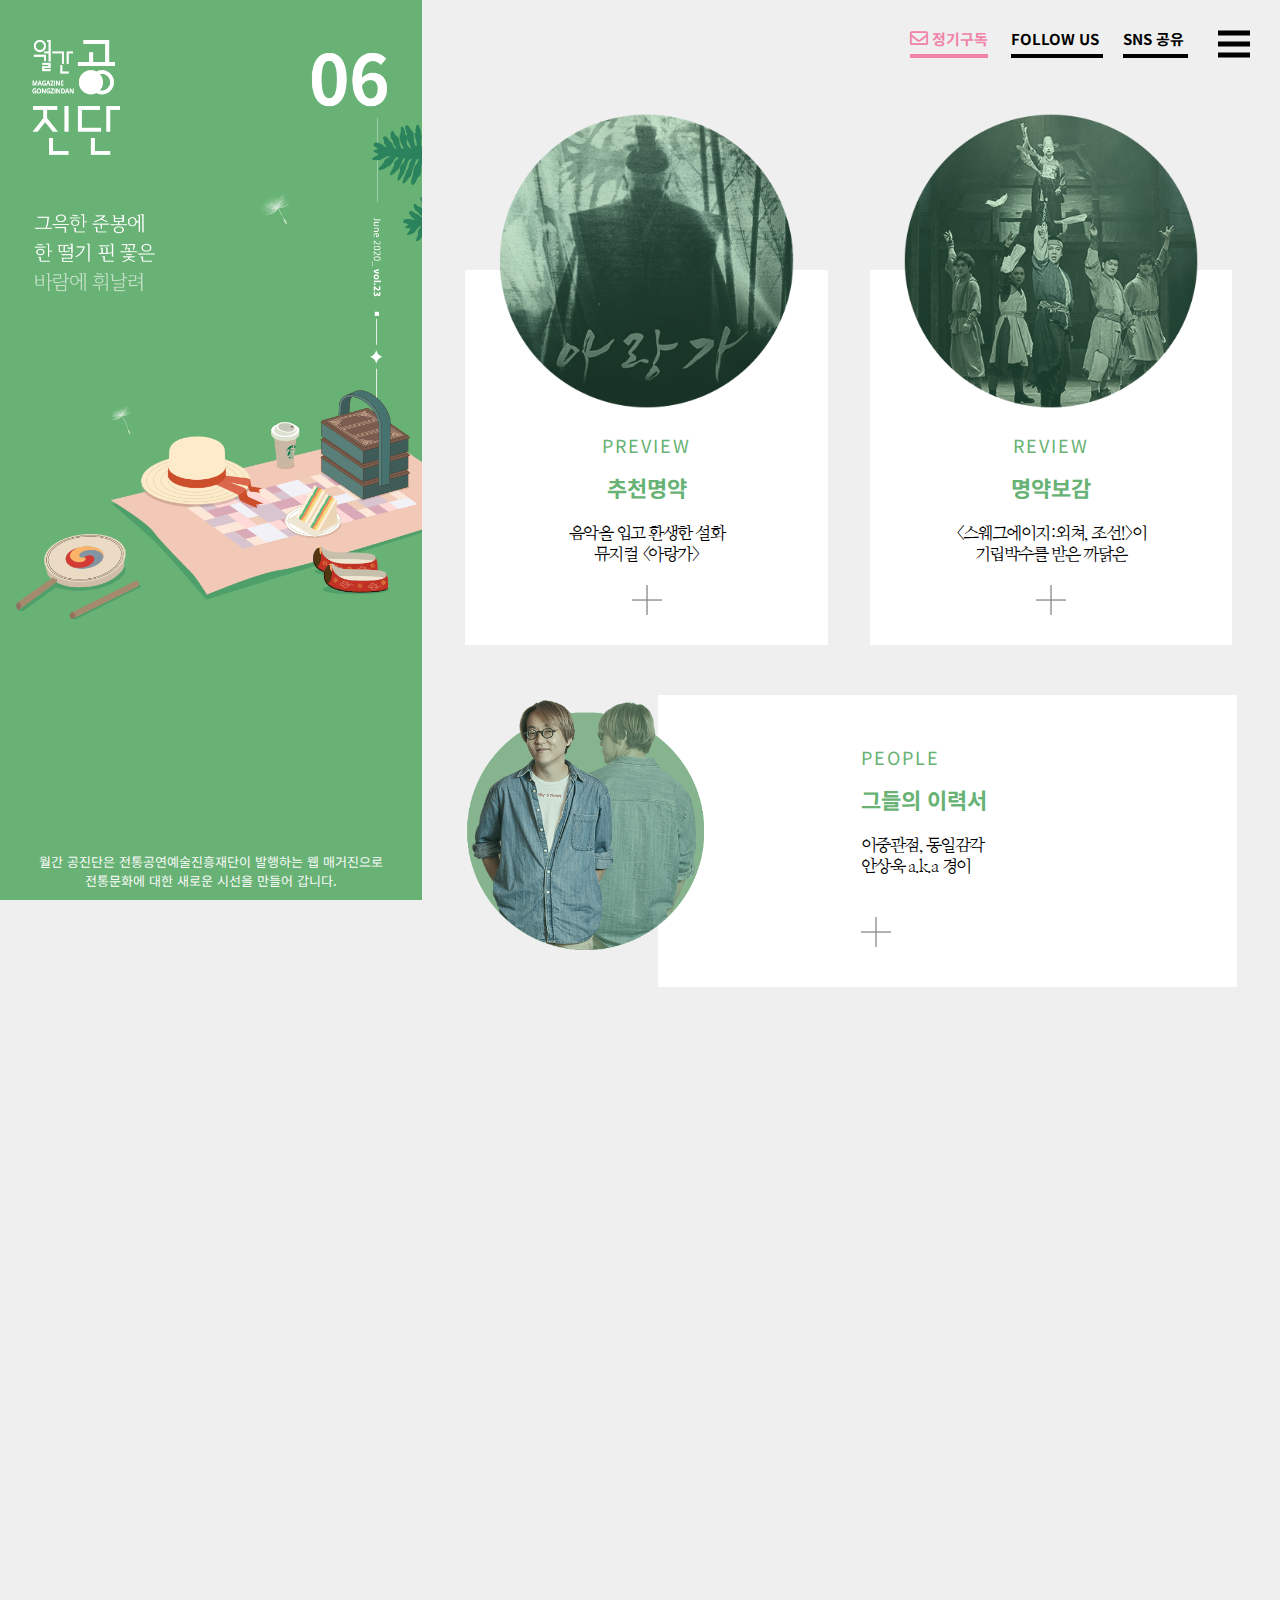
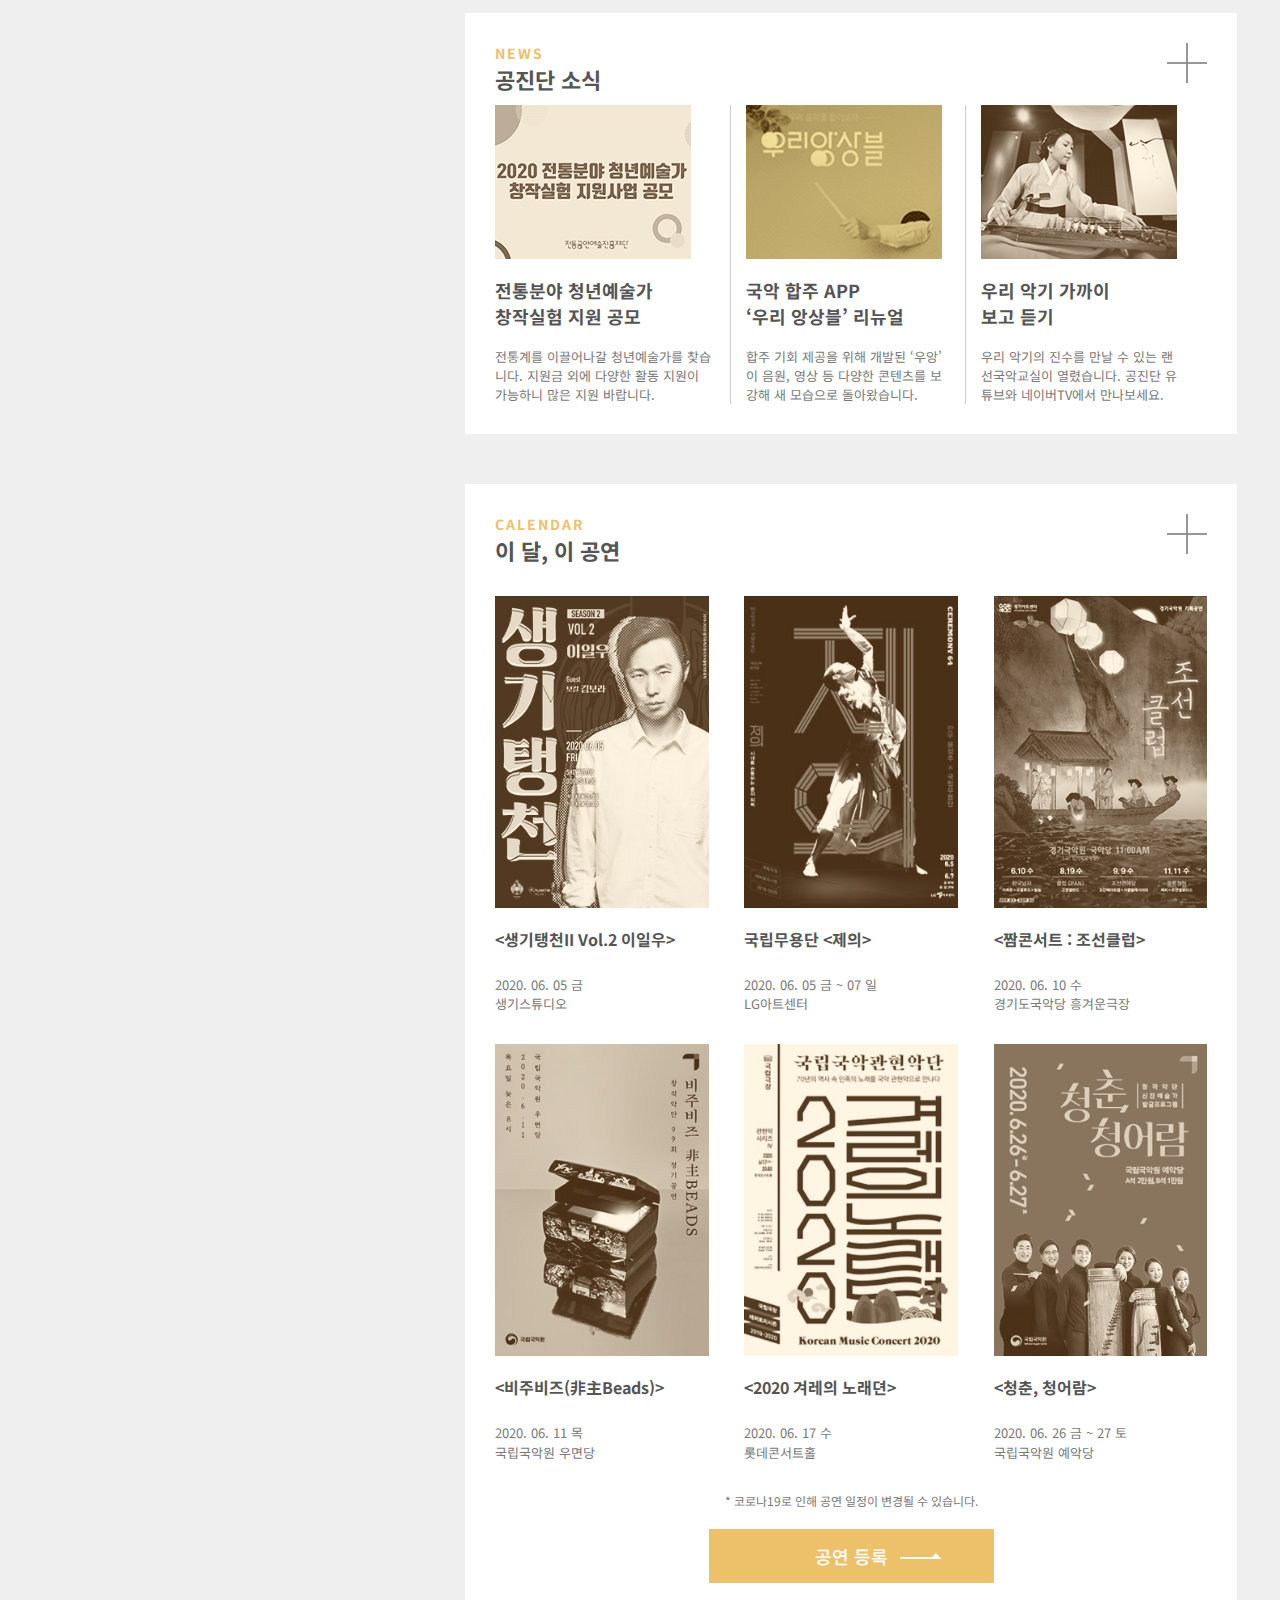
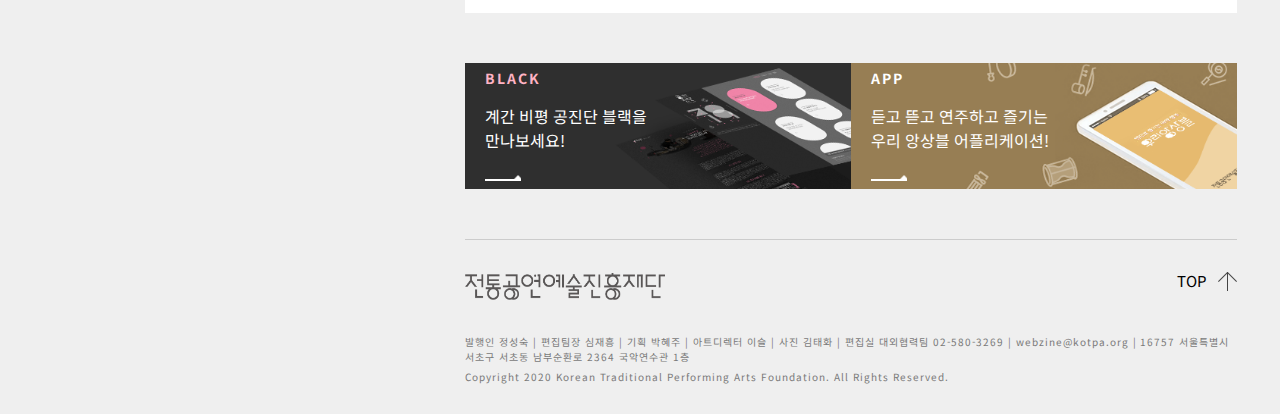
==== index.html @ b08848ce "feat: 680px 이하 반응형 작업 완료 / bugfix: 코드 수정" ====
<!DOCTYPE html>
<html lang="ko">

<head>
  <meta charset="UTF-8">
  <meta name="viewport" content="width=device-width, initial-scale=1.0">
  <meta http-equiv="X-UA-Compatible" content="IE=edge">
  <title>월간 공진단</title>
  <link rel="stylesheet" href="./src/css/reset.css">
  <link rel="stylesheet" href="https://cdnjs.cloudflare.com/ajax/libs/font-awesome/5.8.2/css/all.min.css" />
  <link
    href="https://fonts.googleapis.com/css2?family=Noto+Sans+KR:wght@100;300;400;500;700;900&display=swap&family=Nanum+Myeongjo"
    rel="stylesheet">
  <link rel="stylesheet" href="./src/css/index.css">
  <script src="./src/js/jquery-3.3.1.min.js"></script>
  <script src="./src/js/jquery-ui.min.js"></script>
  <script src="./src/js/index.js"></script>
</head>

<body>
  <div class="wrap">
    <div class="visual-area">
      <section class="visual">
        <span class="info">월간 공진단은 전통공연예술진흥재단이 발행하는 웹 매거진으로 전통문화에 대한 새로운 시선을 만들어 갑니다.</span>
      </section>
    </div>

    <section class="header-area">
      <header>
        <div class="group">
          <a href="javascript:;" role="button" class="subscribe active"><i class="far fa-envelope"></i> 정기구독</a>
          <a href="#" class="btn-follow" role="button"><i class="mobile fas fa-link"></i>FOLLOW US
            <div class="follow-list">
              <ul>
                <li><img src="./src/img/header/top_icon01_off.png" alt=""></li>
                <li><img src="./src/img/header/top_icon02_off.png" alt=""></li>
                <li><img src="./src/img/header/top_icon03_off.png" alt=""></li>
                <li><img src="./src/img/header/top_icon04_off.png" alt=""></li>
                <li><img src="./src/img/header/top_icon05_off.png" alt=""></li>
                <li><img src="./src/img/header/top_icon06_off.png" alt=""></li>
              </ul>
            </div>
          </a>
          <a href="javascript:;" role="button" class="btn-sns"><i class="mobile fas fa-share-alt"></i>SNS 공유
            <div class="sns-list">
              <ul>
                <li><img src="./src/img/header/top_icon07_off.png" alt=""></li>
                <li><img src="./src/img/header/top_icon02_off.png" alt=""></li>
                <li><img src="./src/img/header/top_icon03_off.png" alt=""></li>
                <li><img src="./src/img/header/top_icon06_off.png" alt=""></li>
              </ul>
            </div>
          </a>

          <a class="btn-menu" role="button" aria-modal="true">
            <span></span>
            <span></span>
            <span></span>
          </a>

          <div class="dark-bg"></div>

          <nav>
            <div class="searchBar-area">
              <i class="fas fa-search"></i>
              <input class="searchBar" type="search" placeholder="검색할 단어를 입력해주세요">
            </div>

            <ul class="gnb">
              <li>
                <p class="type">PREVIEW</p>
                <p class="keyword">추천명약</p>
                <p class="title">음악을 입고 환생한 설화<br>뮤지컬 <아랑가>
                </p>
              </li>
              <li>
                <p class="type">REVIEW</p>
                <p class="keyword">명약보감</p>
                <p class="title">
                  <스웨그에이지:외쳐, 조선!>이<br>기립박수를 받은 까닭은
                </p>
              </li>
              <li>
                <p class="type">PEOPLE</p>
                <p class="keyword">그들의 이력서</p>
                <p class="title">이중관점, 동일감각<br>안상욱 a.k.a 경이</p>
              </li>
              <li>
                <p class="type">STORY</p>
                <p class="keyword">풍류재담</p>
                <p class="title">역사에 공백은 없다!<br>교훈운 찾는 자의 것일 뿐</p>
              </li>
              <li>
                <p class="type">CHOICE</p>
                <p class="keyword">연희살롱</p>
                <p class="title">이럴 때 이런 음악,<br>6월 감성 트렌드</p>
              </li>
            </ul>

            <ul class="mnb">
              <li>
                <span class="title">공진단 소식</span>
                <span class="sub-title">전통공연예술계 다양한 소식</span>
              </li>
              <li>
                <span class="title">공진단 달력</span>
                <span class="sub-title">이 달의 공연 모아보기</span>
              </li>
              <li>
                <span class="title">이벤트</span>
                <span class="sub-title">공진단이 드리는 특별한 선물</span>
              </li>
            </ul>

            <ul class="bnb">
              <li>정기구독</li>
              <li>과월호 보기</li>
              <li>공연등록</li>
            </ul>

            <button class="btn-close-menu">
              <span></span>
              <span></span>
            </button>
          </nav>
        </div>
      </header>
    </section>

    <main>
      <div class="inner">
        <section class="contents">
          <ul class="contents-list">
            <li>
              <a href="#">
                <figure><img src="./src/img/contents/msp01_off.png" alt=""></figure>
                <p class="type">PREVIEW</p>
                <p class="keyword">추천명약</p>
                <p class="title">음악을 입고 환생한 설화<br>뮤지컬 <아랑가>
                </p>
                <div class="plus"><span class="a11y-hidden">더보기</span></div>
              </a>
            </li>
            <li>
              <a href="#">
                <figure><img src="./src/img/contents/msp02_off.png" alt=""></figure>
                <p class="type">REVIEW</p>
                <p class="keyword">명약보감</p>
                <p class="title">
                  <스웨그에이지:외쳐, 조선!>이<br>기립박수를 받은 까닭은
                </p>
                <div class="plus"><span class="a11y-hidden">더보기</span></div>
              </a>
            </li>
            <li>
              <a href="#">
                <figure><img src="./src/img/contents/msp03_off.png" alt=""></figure>
                <p class="type">PEOPLE</p>
                <p class="keyword">그들의 이력서</p>
                <p class="title">이중관점, 동일감각<br>안상욱 a.k.a 경이</p>
                <div class="plus"><span class="a11y-hidden">더보기</span></div>
              </a>
            </li>
            <li>
              <a href="#">
                <figure><img src="./src/img/contents/msp04_off.png" alt=""></figure>
                <p class="type">STORY</p>
                <p class="keyword">풍류재담</p>
                <p class="title">역사에 공백은 없다!<br>교훈운 찾는 자의 것일 뿐</p>
                <div class="plus"><span class="a11y-hidden">더보기</span></div>
              </a>
            </li>
            <li>
              <a href="#">
                <figure><img src="./src/img/contents/msp05_off.png" alt=""></figure>
                <p class="type">CHOICE</p>
                <p class="keyword">연희살롱</p>
                <p class="title">이럴 때 이런 음악,<br>6월 감성 트렌드</p>
                <div class="plus"><span class="a11y-hidden">더보기</span></div>
              </a>
            </li>
          </ul>
        </section>

        <section class="news">
          <div class="title-area">
            <strong class="point-title">NEWS</strong>
            <h2 class="content-title">공진단 소식</h2>
            <div class="plus"><span class="a11y-hidden">더보기</span></div>
          </div>
          <ul class="news-list">
            <li>
              <a href="#">
                <figure><img src="./src/img/news/news01_off.png" alt=""></figure>
                <p class="title">전통분야 청년예술가<br>창작실험 지원 공모</p>
                <p class="text">전통계를 이끌어나갈 청년예술가를 찾습니다. 지원금 외에 다양한 활동 지원이 가능하니 많은 지원 바랍니다.</p>
              </a>
            </li>
            <li>
              <a href="#">
                <figure><img src="./src/img/news/news02_off.png" alt=""></figure>
                <p class="title">국악 합주 APP<br>‘우리 앙상블’ 리뉴얼</p>
                <p class="text">합주 기회 제공을 위해 개발된 ‘우앙’이 음원, 영상 등 다양한 콘텐츠를 보강해 새 모습으로 돌아왔습니다.</p>
              </a>
            </li>
            <li>
              <a href="#">
                <figure><img src="./src/img/news/news03_off.png" alt=""></figure>
                <p class="title">우리 악기 가까이<br>보고 듣기</p>
                <p class="text">우리 악기의 진수를 만날 수 있는 랜선국악교실이 열렸습니다. 공진단 유튜브와 네이버TV에서 만나보세요.</p>
              </a>
            </li>
          </ul>
        </section>

        <section class="calendar">
          <div class="title-area">
            <strong class="point-title">CALENDAR</strong>
            <h2 class="content-title">이 달, 이 공연</h2>
            <div class="plus"><span class="a11y-hidden">더보기</span></div>
          </div>
          <ul class="calendar-list">
            <li>
              <a href="#">
                <img src="./src/img/calendar/calendar01_off.jpg" alt="">
                <p class="title">
                  <생기탱천II Vol.2 이일우>
                </p>
                <p class="time">2020. 06. 05 금</p>
                <p class="area">생기스튜디오</p>
              </a>
            </li>
            <li>
              <a href="#">
                <img src="./src/img/calendar/calendar02_off.jpg" alt="">
                <p class="title">
                  국립무용단 <제의>
                </p>
                <p class="time">2020. 06. 05 금 ~ 07 일</p>
                <p class="area">LG아트센터</p>
              </a>
            </li>
            <li>
              <a href="#">
                <img src="./src/img/calendar/calendar03_off.jpg" alt="">
                <p class="title">
                  <짬콘서트 : 조선클럽>
                </p>
                <p class="time">2020. 06. 10 수</p>
                <p class="area">경기도국악당 흥겨운극장</p>
              </a>
            </li>
            <li>
              <a href="#">
                <img src="./src/img/calendar/calendar04_off.jpg" alt="">
                <p class="title">
                  <비주비즈(非主Beads)>
                </p>
                <p class="time">2020. 06. 11 목</p>
                <p class="area">국립국악원 우면당</p>
              </a>
            </li>
            <li>
              <a href="#">
                <img src="./src/img/calendar/calendar05_off.jpg" alt="">
                <p class="title">
                  <2020 겨레의 노래뎐></2020>
                </p>
                <p class="time">2020. 06. 17 수</p>
                <p class="area">롯데콘서트홀</p>
              </a>
            </li>
            <li>
              <a href="#">
                <img src="./src/img/calendar/calendar06_off.jpg" alt="">
                <p class="title">
                  <청춘, 청어람>
                </p>
                <p class="time">2020. 06. 26 금 ~ 27 토</p>
                <p class="area">국립국악원 예악당</p>
              </a>
            </li>
          </ul>
          <div class="info">* 코로나19로 인해 공연 일정이 변경될 수 있습니다.</div>
          <a class="btn-apply" role="button">공연 등록</a>
        </section>

        <section class="banner">
          <div class="first-banner">
            <a href="#">
              <p class="point-title">BLACK</p>
              <p class="content-title">계간 비평 공진단 블랙을<br>만나보세요!</p>
              <div class="btn-more"></div>
            </a>
          </div>
          <ul>
            <li>
              <a href="#">
                <p class="point-title">APP</p>
                <p class="content-title">듣고 뜯고 연주하고 즐기는<br>우리 앙상블 어플리케이션!</p>
                <div class="btn-more"></div>
              </a>
            </li>
            <li class="hidden">
              <a href="#">
                <p class="point-title">EVENT</p>
                <p class="content-title">연희 살롱에 사연 보내면<br>한정판 연희 굿즈가 딱!</p>
                <div class="btn-more"></div>
              </a>
            </li>
          </ul>
        </section>

        <footer>
          <h2 class="logo">
            <a href="#"><img src="./src/img/footer/10th_logo.png" alt=""></a>
            <span class="a11y-hidden">전통공연예술진흥재단</span>
          </h2>
          <div class="top">
            <a href="#">
              TOP<img src="./src/img/footer/ico_top.png" alt=""></a>
          </div>
          <p>발행인 정성숙 | 편집팀장 심재흥 | 기획 박혜주 | 아트디렉터 이슬 | 사진 김태화 | 편집실 대외협력팀 02-580-3269 | webzine@kotpa.org |
          </p>
          <address> 16757 서울특별시 서초구 서초동 남부순환로 2364 국악연수관 1층</address>
          <p class="copyright">
            Copyright 2020 Korean Traditional Performing Arts Foundation. All Rights Reserved.
          </p>
        </footer>
      </div>
    </main>

</body>

</html>
---- src/css/index.css ----
@charset "utf-8";

html {
  font-size: 10px;
}

body {
  overflow-x: hidden;
  background: #efefef;
  font-family: 'Noto Sans KR', sans-serif;
}

.hidden {
  display: none;
}

.a11y-hidden {
  text-indent: -9999px;
  width: 1px;
  height: 1px;
  font-size: 0;
  overflow: hidden;
  white-space: nowrap;
}

.mobile {
  display: none;
}

button:focus {
  outline: none;
}

.point-title {
  color: #edc06a;
  font-size: 1.6rem;
  letter-spacing: 2px;
}

.content-title {
  font-size: 2.4rem;
  font-weight: bold;
  color: #555;
}

.plus {
  background: url('../img/contents/plus_off.png') no-repeat center/cover;
  width: 4em;
  height: 4em;
  transition: transform 1s;
  cursor: pointer;
}

.plus:hover {
  transform: rotate(540deg);
  background: url('../img/contents/plus_on.png') no-repeat center/cover;
}

.hidden {
  display: none;
}

/* visual */

.visual-area {
  position: fixed;
  float: left;
  width: 33%;
  height: 100vh;
  background: #67b274;
  text-align: center;
}

.visual {
  width: 100%;
  height: 100vh;
  background: url('../img/visual/2006_main_visual1.gif') no-repeat top/contain;
}

.visual .info {
  position: absolute;
  left: 0;
  bottom: 10px;
  width: 100%;
  box-sizing: border-box;
  font-size: 1.3rem;
  padding: 0 3em;
  color: #fafafa;
  word-break: break-all;
}

/* body scroll 막는 코드 */
.not_scroll {
  overflow: hidden;
  height: 100%;
}

/* header */

header {
  height: 85px;
  position: fixed;
  top: 0;
  right: -10px;
  z-index: 10;
  width: 67%;
  background: #efefef;
}

header .group {
  float: right;
  padding: 2rem 3rem 0 0;
}

header .group>a {
  position: relative;
  font-size: 1.5rem;
  border-bottom: 4px solid #000;
  padding: 5px 0;
  margin: 1rem;
  font-weight: bold;
  top: -10px;
}

header .group>a:nth-child(4) {
  top: 0;
  padding: 0;
  margin-bottom: 0;
}

header .group>a i {
  font-size: 1.8rem;
}

header .group .active {
  color: #ef84a7;
  border-bottom-color: #ef84a7;
}

header .btn-follow,
header .btn-sns {
  padding-left: 0;
  transition: all 0.5s;
}

header .btn-follow:hover,
header .btn-sns:hover {
  border-bottom-color: transparent;
  color: transparent;
}

header .btn-follow .follow-list,
header .btn-sns .sns-list {
  position: absolute;
  top: 0;
  left: 0;
  width: 90px;
  height: auto;
  background: rgba(255, 255, 255, 0.5);
  display: none;
}

header .btn-sns .sns-list {
  width: 60px;
  background: rgba(255, 255, 255, 0.5);
}

header .btn-follow .follow-list ul,
header .btn-sns .sns-list ul {
  border-top: 4px solid #ef84a7;
  overflow: hidden;
}

header .btn-follow .follow-list ul li,
header .btn-sns .sns-list ul li {
  float: left;
  width: 50%;
  text-align: center;
}

header .group .btn-menu {
  display: inline-block;
  width: 32px;
  height: 25px;
  position: relative;
  border-bottom: none;
  margin-left: 2rem;
  cursor: pointer;
}

header .group .btn-menu span {
  position: absolute;
  top: 55%;
  right: 0;
  transform: translateY(-50%);
  width: 32px;
  height: 5px;
  background: #000;
}

header .group .btn-menu span:first-child {
  top: 10%;
}

header .group .btn-menu span:last-child {
  top: 100%;
}

header .group .btn-menu:hover span {
  background: gray;
}

header .dark-bg {
  position: fixed;
  top: 0;
  left: 0;
  width: 100vw;
  height: 100vh;
  background: rgba(0, 0, 0, 0.5);
  z-index: 20;
  display: none;
  cursor: pointer;
}

/* header - nav */

header nav {
  position: absolute;
  top: 0;
  right: -57%;
  width: 57%;
  height: 100vh;
  background: #67b274;
  overflow-y: scroll;
  box-sizing: border-box;
  padding: 5rem;
  font-size: 1.5rem;
  z-index: 30;
}

header nav .btn-close-menu {
  position: absolute;
  background: none;
  top: 20px;
  right: 30px;
  border: none;
  width: 36px;
  height: 36px;
  cursor: pointer;
}

.searchBar-area {
  position: relative;
  height: 40px;
}

.searchBar-area i {
  position: absolute;
  top: 1rem;
  left: 0;
  color: #fff;
}

header nav .searchBar {
  position: relative;
  border: none;
  width: 90%;
  border-bottom: 2px solid #fff;
  padding: 10px 0 10px 25px;
  background: none;
  color: #fff;
  font-size: 1.5rem;
}

header nav .searchBar:focus {
  outline: none;
  caret-color: #fff;
}

header nav .searchBar::placeholder {
  color: #2b825d;
}

header .gnb {
  border-bottom: 1px solid #fff;
}

header .gnb li {
  margin: 30px 0;
  font-size: 18px;
  color: #2b825d;
  cursor: pointer;
}

header .gnb li .type {
  font-size: 12px;
  letter-spacing: 2px;
}

header .gnb li .title {
  color: #fff;
  font-family: 'Nanum Myeongjo', serif;
  margin-top: 1rem;
  line-height: 2.5rem;
}

header .mnb {
  margin: 30px 0;
}

header .mnb li {
  margin-bottom: 1rem;
  cursor: pointer;
}

header .mnb li .title {
  color: #fff;
  font-size: 1.8rem;
  margin-right: 1rem;
}

header .mnb li .sub-title {
  color: #2b825d;
  font-size: 1.3rem;
}

header .bnb {
  border-top: 1px solid #fff;
  padding-top: 20px;
}

header .bnb li {
  float: left;
  color: #fff;
  margin-right: 3rem;
  border-bottom: 4px solid #fff;
  padding-bottom: 5px;
  cursor: pointer;
  font-size: 1.8rem;
}

header nav .btn-close-menu span {
  position: absolute;
  top: 50%;
  left: 0;
  display: inline-block;
  width: 36px;
  height: 4px;
  background: #fff;
  transform: rotate(45deg);
}

header nav .btn-close-menu span:last-child {
  transform: rotate(135deg);
}

/* main */

main {
  width: 67%;
  float: right;
}

main .inner {
  width: 80%;
  margin: 270px auto 0;
}

/* contents */

.content {
  width: 67%;
  float: right;
}

.contents-list li {
  position: relative;
  top: 50px;
  display: inline-block;
  width: 47%;
  margin-bottom: 5em;
  background: #fff;
  text-align: center;
  opacity: 0;
}

.contents-list li a {
  display: block;
}

.contents-list li figure {
  width: 100%;
}

.contents-list figure img {
  display: block;
  margin: 0 auto;
  max-width: 385px;
  width: 100%;
  margin-top: -160px;
}

.contents-list li:nth-child(3) {
  position: relative;
  float: right;
  width: 75%;
  margin-bottom: 5em;
  text-align: left;
}

.contents-list li:nth-child(3) figure img {
  position: absolute;
  top: 5px;
  left: -50px;
  margin: 0 0 0 -34%;
  width: 29em;
}

.contents-list li:nth-child(3) p {
  margin-left: 35%;
}

.contents-list li:nth-child(3) .type {
  padding-top: 5%;
}

.contents-list li:nth-child(3) .plus {
  margin: 40px 35%;
}

.contents-list li:nth-child(2),
.contents-list li:nth-child(5) {
  margin-left: 5.6%;
}

.contents-list li:nth-child(4),
.contents-list li:nth-child(5) {
  margin-top: 15em;
}

.contents-list .type {
  font-size: 1.8rem;
  color: #67b274;
  letter-spacing: 2px;
  margin-top: 1.1em;
}

.contents-list .keyword {
  font-size: 2.2rem;
  color: #67b274;
  font-weight: bold;
  margin-top: 0.6em;
}

.contents-list .title {
  font-size: 1.7rem;
  margin: 2rem 0;
  font-family: 'Nanum Myeongjo', serif;
  letter-spacing: -1.5px;
}

.contents-list li:hover {
  box-shadow: 3px 3px 15px #ccc;
}

.contents-list li .plus {
  margin: 0 auto 30px;
  transition: transform 1s;
}

.contents-list li:hover .plus {
  transform: rotate(540deg);
  background: url('../img/contents/plus_on.png') no-repeat center/cover;
}

/* news 영역 */

.news {
  position: relative;
  background: #fff;
  overflow: hidden;
  padding: 5em 3em;
  margin-bottom: 5em;
}

.news .title-area {
  width: 20%;
  float: left;
  word-break: keep-all;
}

.news .plus {
  position: absolute;
  bottom: 3em;
  margin-top: 3em;
}

.news-list {
  overflow: hidden;
  width: 80%;
  float: right;
}

.news-list li {
  float: left;
  width: 33%;
  box-sizing: border-box;
  padding-right: 1.5em;
}

.news-list li+li {
  padding-left: 1.5em;
  border-left: 1px solid #ccc;
}

.news-list li figure {
  width: 100%;
  height: 154px;
  overflow: hidden;
  position: relative;
}

.news-list li figure img {
  display: block;
  max-width: 100%;
  height: auto;
}

.news-list li .title {
  margin: 1em 0;
  font-weight: bold;
  font-size: 1.8rem;
  color: #555;
}

.news-list li:hover .title {
  color: #edc06a;
}


.news-list li .text {
  font-size: 1.3rem;
  color: #797979;
}


/* calendar */

.calendar {
  margin-bottom: 5em;
  padding: 5em 3em 3em;
  background: #fff;
  text-align: center;
}

.calendar .title-area {
  position: relative;
  margin-bottom: 3rem;
  text-align: left;
}

.calendar .title-area .plus {
  position: absolute;
  top: 0;
  right: 0;
}

.calendar-list {
  overflow: hidden;
}

.calendar-list li {
  float: left;
  width: 30%;
  margin-bottom: 3em;
  text-align: left;
}

.calendar-list li img {
  width: 100%;
}

.calendar-list li .title {
  font-size: 1.6rem;
  width: 100%;
  height: 2em;
  color: #555;
  font-weight: bold;
  margin: 1em 0;
  overflow: hidden;
  white-space: nowrap;
  text-overflow: ellipsis;
}

.calendar-list li .time,
.calendar-list li .area {
  font-size: 1.3rem;
  color: #797979;
  height: 1.5em;
  overflow: hidden;
  white-space: nowrap;
  text-overflow: ellipsis;
}

.calendar-list li+li {
  margin-left: 3%;
}

.calendar-list li:nth-child(4) {
  margin-left: 0;
}

.calendar .info {
  text-align: center;
  font-size: 1.2rem;
  color: #797979;
  margin-bottom: 2rem;
}

.calendar .btn-apply {
  position: relative;
  display: inline-block;
  box-sizing: border-box;
  text-align: center;
  font-size: 2rem;
  width: 40%;
  min-width: 15em;
  height: 5%;
  line-height: 3em;
  background: #edc06a;
  color: #fff;
  font-weight: 500;
  cursor: pointer;
}

.calendar .btn-apply::after {
  content: '';
  position: absolute;
  top: 50%;
  transform: translate(30%, -50%);
  background: url('../img/calendar/bu_btn.png') no-repeat right/cover;
  width: 41px;
  height: 6px;
}

/* banner */

.banner {
  margin-bottom: 5rem;
  overflow: hidden;
}

.banner .first-banner>a {
  position: relative;
  box-sizing: border-box;
  padding: 2em 3em;
  float: left;
  background: #fff;
  width: 50%;
  background: url('../img/banner/banner_black.png') no-repeat center/cover;
}

.banner .first-banner>a .point-title {
  color: #ffb3c4;
  letter-spacing: 2px;
}

.banner ul {
  float: right;
  position: relative;
  width: 50%;
}

.banner ul li {
  position: absolute;
  top: 0;
  left: 0;
  width: 100%;
  background: #fff;
  padding: 2em 3em;
  box-sizing: border-box;
}

.banner ul li:first-child {
  background: url('../img/banner/banner_event2.png') no-repeat center/cover;
}

.banner ul li:nth-child(2) {
  background: url('../img/banner/banner_event.png') no-repeat center/cover;
}

.banner .point-title {
  font-size: 1.5rem;
  font-weight: bold;
  color: #fff;
  letter-spacing: 2px;
}

.banner .content-title {
  font-size: 2rem;
  color: #fff;
  font-weight: normal;
  padding: 1em 0 2em;
}

.banner .btn-more::after {
  content: '';
  position: absolute;
  bottom: 1.5rem;
  left: 3rem;
  transform: translateY(-50%);
  background: url('../img/calendar/bu_btn.png') no-repeat center/cover;
  width: 41px;
  height: 6px;
}

/* footer */

footer {
  border-top: 1px solid #ccc;
  padding-top: 3rem;
  position: relative;
}

footer .logo a {
  display: inline-block;
  width: 200px;
  height: 30px;
  margin-bottom: 3rem;
}

footer .logo a img {
  width: 100%;
  display: block;
}

footer .top {
  font-size: 1.5rem;
  padding-right: 3rem;
  position: absolute;
  top: 3rem;
  right: 0;
  cursor: pointer;
}

footer .top img {
  margin-left: 1rem;
  position: absolute;
  top: 2px;
  right: 0;
}

footer p {
  font-size: 1rem;
  letter-spacing: 1px;
  display: inline-block;
  color: #797979;
}

address {
  font-size: 1rem;
  letter-spacing: 1px;
  display: inline;
  color: #797979;
}

.copyright {
  display: block;
  margin: 0.5rem 0 3rem;
}

/* ------ media query 1701px 이상 ------*/

@media screen and (min-width:1701px) {}

/* ------ media query  801px 이상, 1200px 이하 ------*/

@media screen and (min-width:801px) and (max-width: 1700px) {

  main .inner {
    width: 90%;
    margin: 270px auto 0;
  }

  .point-title {
    font-size: 1.4rem;
  }

  .content-title {
    font-size: 2.2rem;
    font-weight: bold;
  }


  .contents-list figure img {
    margin-top: -160px;
  }

  .contents-list li:nth-child(2),
  .contents-list li:nth-child(5) {
    margin-left: 5%;
  }

  .contents-list li:nth-child(3) figure img {
    width: 250px;
  }

  .contents-list li .plus {
    width: 30px;
    height: 30px;
  }

  /* news */

  .news {
    padding: 3em;
  }

  .news .plus {
    top: 0;
    right: 3em;
  }

  .news-list {
    width: 100%;
  }

  .news .title-area {
    float: none;
    width: 100%;
    margin-bottom: 1em;
  }

  .news-list li figure {
    position: relative;
  }

  .news-list li figure img {
    position: absolute;
    top: 50%;
    left: 0;
    transform: translateY(-50%);
  }

  /* calendar */

  .calendar {
    padding: 3rem;
  }

  .calendar-list li+li {
    margin-left: 5%;
  }

  .calendar .btn-apply {
    font-size: 1.8rem;
    height: 3em;
    line-height: 3em;
  }

  /* banner */

  .banner .first-banner>a,
  .banner ul li {
    padding: 0.5rem 2rem;
  }

  .banner .point-title {
    font-size: 1.4rem;
  }

  .banner .content-title {
    font-size: 1.6rem;
  }

  .banner .btn-more::after {
    bottom: 0.5rem;
    left: 2rem;
    width: 36px;
  }

}

/* ------ media query  801px 이상, 1200px 이하 ------*/

@media screen and (min-width:800px) and (max-width: 960px) {

  .contents-list li {
    margin-bottom: 3em;
  }

  .contents-list figure img {
    margin-top: -120px;
  }

  .contents-list li:nth-child(3) {
    margin-bottom: 1em;
  }

  .contents-list li:nth-child(3) figure img {
    width: 200px;
  }

  .contents-list li:nth-child(3) p {
    margin-left: 30%;
  }

  .contents-list li:nth-child(3) .type {
    padding-top: 5%;
  }

  .contents-list li:nth-child(3) .plus {
    margin-left: 30%;
  }

  .contents-list .type {
    font-size: 1.2rem;
    margin-top: 1.1em;
  }

  .contents-list .keyword {
    font-size: 2rem;
    margin-top: 0.5em;
  }

  .contents-list .title {
    font-size: 1.8rem;
    margin: 0.6em 0;
  }

  .contents-list li .plus,
  .plus {
    width: 20px;
    height: 20px;
    margin-top: 20px;
  }

  .news .plus {
    top: 10px;
  }

  .news-list li figure {
    height: 100px;
  }

  .news-list li .title {
    font-size: 1.25rem;
  }

  .news-list li .text {
    font-size: 1.2rem;
  }

  .calendar .title-area .plus {
    top: -10px;
  }

}

/* ------ media query 800px 이하 ------*/

@media screen and (max-width: 800px) {

  .point-title {
    font-size: 1.2rem;
  }

  .content-title {
    font-size: 2rem;
  }

  .visual-area {
    position: relative;
    width: 100%;
    height: 160vw;
  }

  header {
    background: transparent;
    position: absolute;
    width: 100%;
  }

  header .group {
    padding: 10px 20px;
  }

  header .group>a {
    border-bottom: none;
    font-size: 0px;
    display: inline-block;
    top: 0;
  }

  header .group .subscribe {
    display: none;
  }

  header .mobile {
    display: inline-block;
    position: relative;
  }

  header .mobile::before {
    display: inline-block;
    font-size: 2rem;
  }

  header .group .btn-menu {
    width: 32px;
    height: 20px;
    margin-left: 0;
  }

  header .group .btn-menu span {
    width: 25px;
    height: 4px;
  }

  main {
    width: 100%;
  }

  main .inner {
    width: 90%;
    margin: 180px auto 0;
  }

  .contents-list figure {
    width: 90%;
    margin: 0 auto;
  }

  .contents-list figure img {
    width: 100%;
    margin-top: -160px;
    display: block;
  }

  .contents-list li:nth-child(3) {
    margin-bottom: 5rem;
  }

  .contents-list li:nth-child(3) figure img {
    width: 250px;
  }

  .contents-list li:nth-child(3) p {
    margin-left: 30%;
  }

  .contents-list li:nth-child(3) .type {
    padding-top: 5%;
  }

  .contents-list li:nth-child(3) .plus {
    margin-left: 30%;
  }

  .contents-list .type {
    font-size: 1.2rem;
  }

  .contents-list .keyword {
    font-size: 1.8rem;
    margin-top: 0;
  }

  .contents-list .title {
    font-size: 1.5rem;
  }

  .news {
    padding: 3em 2em;
  }

  .news .title-area {
    width: 100%;
    float: none;
    margin-bottom: 15px;
  }

  .news-list {
    width: 100%;
    float: none;
  }

  .news-list li {
    float: none;
    width: 100%;
    overflow: hidden;
    height: 180px;
  }

  .news-list li+li {
    padding: 0;
    border-left: none;
  }

  .news-list li figure {
    float: left;
    width: 30%;
    height: 180px;
    overflow: hidden;
    margin-right: 20px;
  }

  .news-list li .title {
    font-size: 1.6rem;
    margin-bottom: 15px;
  }

  .news .plus {
    top: 10px;
    right: 30px;
  }

  .plus {
    width: 20px;
    height: 20px;
    margin-top: 20px;
  }

  .calendar {
    padding: 3em;
  }

  footer {
    text-align: center;
  }
}

/* ------ media query  680px 이하 ------*/

@media screen and (max-width: 680px) {

  header {
    right: 0;
  }

  header nav {
    right: -100%;
    width: 100%;
  }

  .contents-list li:nth-child(2),
  .contents-list li:nth-child(5) {
    margin-left: 4%;
  }

  .contents-list li:nth-child(3) figure img {
    width: 200px;
  }

  .news-list li {
    height: auto;
    margin-bottom: 2em;
  }

  .news-list li figure {
    height: auto;
  }

  .news-list li .title {
    margin: 0;
    font-size: 1.5rem;
  }

  .calendar-list li {
    width: 48%;
  }

  .calendar-list li:nth-child(4) {
    margin-left: 3%;
  }

  .calendar-list li:nth-child(3),
  .calendar-list li:nth-child(5) {
    margin-left: 0;
  }

  .banner {
    height: 250px;
  }

  .banner .first-banner>a {
    display: block;
    float: none;
    width: 100%;
    height: auto;
  }

  .banner ul {
    height: 140px;
    float: none;
    width: 100%;
  }

  .banner .point-title {
    font-size: 1.2rem;
  }

  .banner .content-title {
    font-size: 1.6rem;
    padding: 0.5em 0;
  }
}
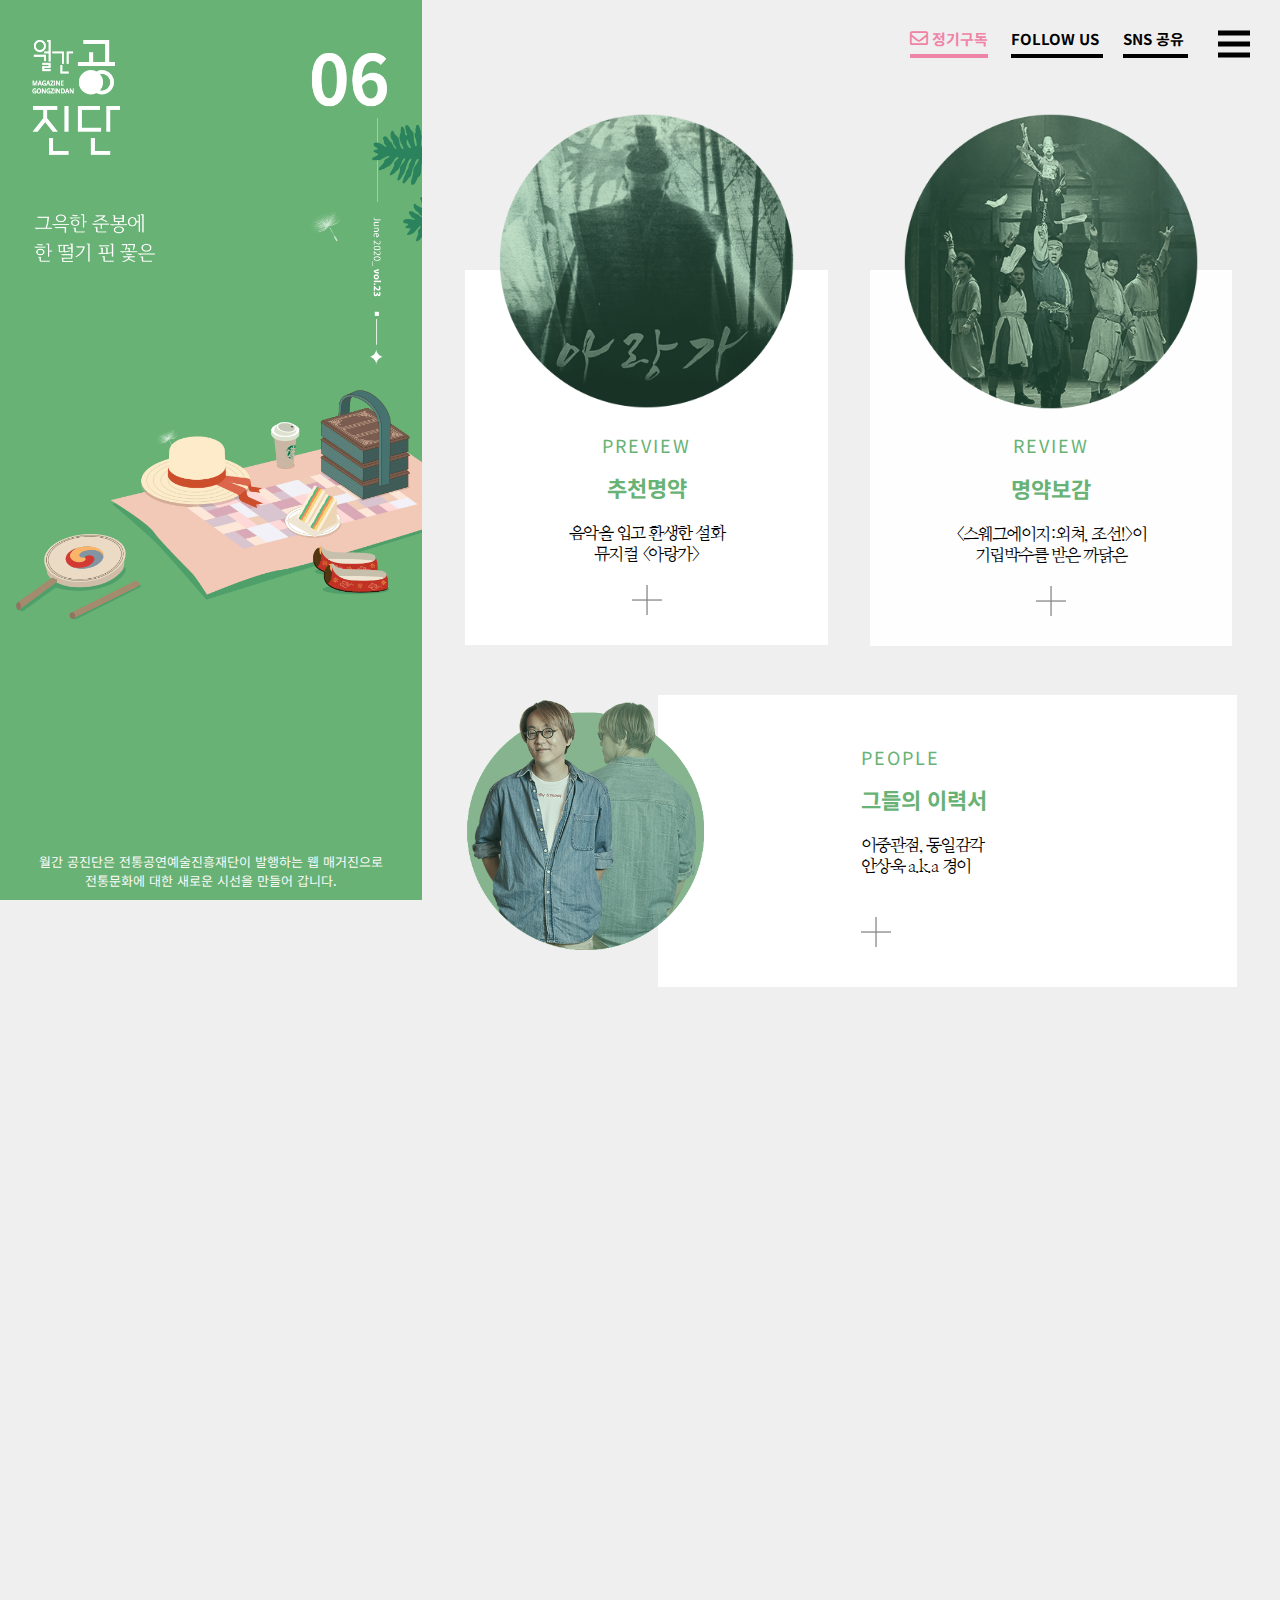
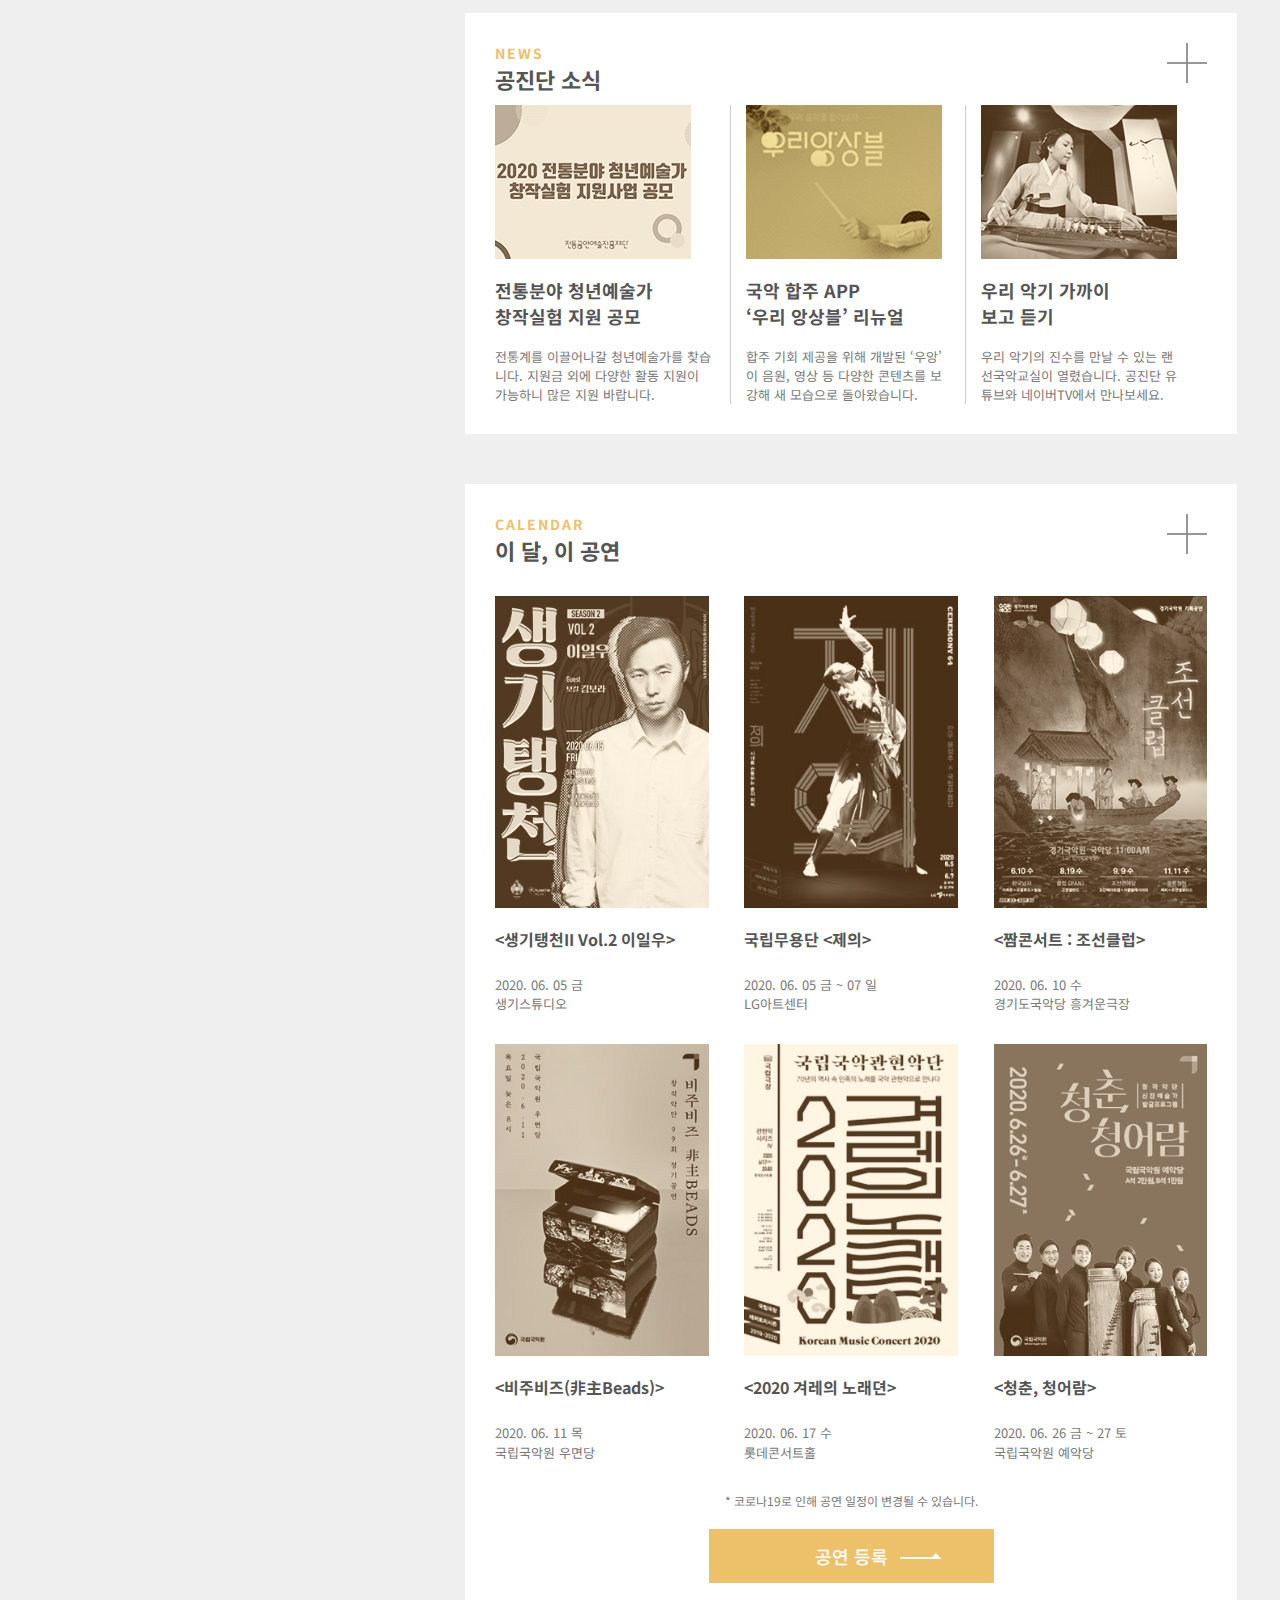
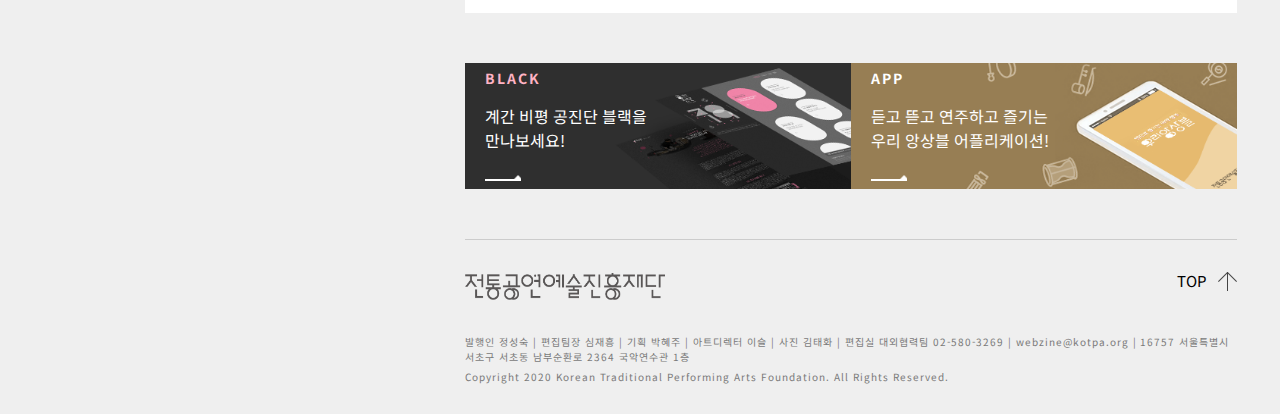
==== commit 2c793cd3: "refactor: header css 분리" ====
--- a/index.html
+++ b/index.html
@@ -11,6 +11,7 @@
   <link
     href="https://fonts.googleapis.com/css2?family=Noto+Sans+KR:wght@100;300;400;500;700;900&display=swap&family=Nanum+Myeongjo"
     rel="stylesheet">
+  <link rel="stylesheet" href="./src/css/header.css">
   <link rel="stylesheet" href="./src/css/index.css">
   <script src="./src/js/jquery-3.3.1.min.js"></script>
   <script src="./src/js/jquery-ui.min.js"></script>
--- a/src/css/header.css
+++ b/src/css/header.css
@@ -0,0 +1,264 @@
+@charset "utf-8";
+
+html {
+  font-size: 10px;
+}
+
+body {
+  font-family: 'Noto Sans KR', sans-serif;
+}
+
+header {
+  position: absolute;
+  right: 0;
+  top: 0;
+  z-index: 10;
+  width: 100%;
+}
+
+header .group {
+  float: right;
+  padding: 2em 0;
+}
+
+header .group>a {
+  position: relative;
+  font-size: 1.5rem;
+  border-bottom: 4px solid #000;
+  padding: 5px 0;
+  margin: 1rem;
+  font-weight: bold;
+  top: -10px;
+}
+
+header .group>a:nth-child(4) {
+  top: 0;
+  padding: 0;
+  margin-bottom: 0;
+}
+
+header .group>a i {
+  font-size: 1.8rem;
+}
+
+header .group .active {
+  color: #ef84a7;
+  border-bottom-color: #ef84a7;
+}
+
+header .btn-follow,
+header .btn-sns {
+  padding-left: 0;
+  transition: all 0.5s;
+}
+
+header .btn-follow:hover,
+header .btn-sns:hover {
+  border-bottom-color: transparent;
+  color: transparent;
+}
+
+header .btn-follow .follow-list,
+header .btn-sns .sns-list {
+  position: absolute;
+  top: 0;
+  left: 0;
+  width: 90px;
+  height: auto;
+  background: rgba(255, 255, 255, 0.5);
+  display: none;
+}
+
+header .btn-sns .sns-list {
+  width: 60px;
+  background: rgba(255, 255, 255, 0.5);
+}
+
+header .btn-follow .follow-list ul,
+header .btn-sns .sns-list ul {
+  border-top: 4px solid #ef84a7;
+  overflow: hidden;
+}
+
+header .btn-follow .follow-list ul li,
+header .btn-sns .sns-list ul li {
+  float: left;
+  width: 50%;
+  text-align: center;
+}
+
+header .group .btn-menu {
+  display: inline-block;
+  width: 32px;
+  height: 25px;
+  position: relative;
+  border-bottom: none;
+  margin-left: 2rem;
+  cursor: pointer;
+}
+
+header .group .btn-menu span {
+  position: absolute;
+  top: 55%;
+  right: 0;
+  transform: translateY(-50%);
+  width: 32px;
+  height: 5px;
+  background: #000;
+}
+
+header .group .btn-menu span:first-child {
+  top: 10%;
+}
+
+header .group .btn-menu span:last-child {
+  top: 100%;
+}
+
+header .group .btn-menu:hover span {
+  background: gray;
+}
+
+header .dark-bg {
+  position: fixed;
+  top: 0;
+  left: 0;
+  width: 100vw;
+  height: 100vh;
+  background: rgba(0, 0, 0, 0.5);
+  z-index: 20;
+  display: none;
+  cursor: pointer;
+}
+
+/* header - nav */
+
+header nav {
+  position: absolute;
+  top: 0;
+  right: -57%;
+  width: 57%;
+  height: 100vh;
+  background: #67b274;
+  overflow-y: scroll;
+  box-sizing: border-box;
+  padding: 5rem;
+  font-size: 1.5rem;
+  z-index: 30;
+}
+
+header nav .btn-close-menu {
+  position: absolute;
+  background: none;
+  top: 20px;
+  right: 30px;
+  border: none;
+  width: 36px;
+  height: 36px;
+  cursor: pointer;
+}
+
+.searchBar-area {
+  position: relative;
+  height: 40px;
+}
+
+.searchBar-area i {
+  position: absolute;
+  top: 1rem;
+  left: 0;
+  color: #fff;
+}
+
+header nav .searchBar {
+  position: relative;
+  border: none;
+  width: 90%;
+  border-bottom: 2px solid #fff;
+  padding: 10px 0 10px 25px;
+  background: none;
+  color: #fff;
+  font-size: 1.5rem;
+}
+
+header nav .searchBar:focus {
+  outline: none;
+  caret-color: #fff;
+}
+
+header nav .searchBar::placeholder {
+  color: #2b825d;
+}
+
+header .gnb {
+  border-bottom: 1px solid #fff;
+}
+
+header .gnb li {
+  margin: 30px 0;
+  font-size: 18px;
+  color: #2b825d;
+  cursor: pointer;
+}
+
+header .gnb li .type {
+  font-size: 12px;
+  letter-spacing: 2px;
+}
+
+header .gnb li .title {
+  color: #fff;
+  font-family: 'Nanum Myeongjo', serif;
+  margin-top: 1rem;
+  line-height: 2.5rem;
+}
+
+header .mnb {
+  margin: 30px 0;
+}
+
+header .mnb li {
+  margin-bottom: 1rem;
+  cursor: pointer;
+}
+
+header .mnb li .title {
+  color: #fff;
+  font-size: 1.8rem;
+  margin-right: 1rem;
+}
+
+header .mnb li .sub-title {
+  color: #2b825d;
+  font-size: 1.3rem;
+}
+
+header .bnb {
+  border-top: 1px solid #fff;
+  padding-top: 20px;
+}
+
+header .bnb li {
+  float: left;
+  color: #fff;
+  margin-right: 3rem;
+  border-bottom: 4px solid #fff;
+  padding-bottom: 5px;
+  cursor: pointer;
+  font-size: 1.8rem;
+}
+
+header nav .btn-close-menu span {
+  position: absolute;
+  top: 50%;
+  left: 0;
+  display: inline-block;
+  width: 36px;
+  height: 4px;
+  background: #fff;
+  transform: rotate(45deg);
+}
+
+header nav .btn-close-menu span:last-child {
+  transform: rotate(135deg);
+}--- a/src/css/index.css
+++ b/src/css/index.css
@@ -98,260 +98,16 @@
 /* header */
 
 header {
-  height: 85px;
   position: fixed;
   top: 0;
   right: -10px;
-  z-index: 10;
   width: 67%;
+  height: 85px;
   background: #efefef;
 }
 
 header .group {
-  float: right;
   padding: 2rem 3rem 0 0;
-}
-
-header .group>a {
-  position: relative;
-  font-size: 1.5rem;
-  border-bottom: 4px solid #000;
-  padding: 5px 0;
-  margin: 1rem;
-  font-weight: bold;
-  top: -10px;
-}
-
-header .group>a:nth-child(4) {
-  top: 0;
-  padding: 0;
-  margin-bottom: 0;
-}
-
-header .group>a i {
-  font-size: 1.8rem;
-}
-
-header .group .active {
-  color: #ef84a7;
-  border-bottom-color: #ef84a7;
-}
-
-header .btn-follow,
-header .btn-sns {
-  padding-left: 0;
-  transition: all 0.5s;
-}
-
-header .btn-follow:hover,
-header .btn-sns:hover {
-  border-bottom-color: transparent;
-  color: transparent;
-}
-
-header .btn-follow .follow-list,
-header .btn-sns .sns-list {
-  position: absolute;
-  top: 0;
-  left: 0;
-  width: 90px;
-  height: auto;
-  background: rgba(255, 255, 255, 0.5);
-  display: none;
-}
-
-header .btn-sns .sns-list {
-  width: 60px;
-  background: rgba(255, 255, 255, 0.5);
-}
-
-header .btn-follow .follow-list ul,
-header .btn-sns .sns-list ul {
-  border-top: 4px solid #ef84a7;
-  overflow: hidden;
-}
-
-header .btn-follow .follow-list ul li,
-header .btn-sns .sns-list ul li {
-  float: left;
-  width: 50%;
-  text-align: center;
-}
-
-header .group .btn-menu {
-  display: inline-block;
-  width: 32px;
-  height: 25px;
-  position: relative;
-  border-bottom: none;
-  margin-left: 2rem;
-  cursor: pointer;
-}
-
-header .group .btn-menu span {
-  position: absolute;
-  top: 55%;
-  right: 0;
-  transform: translateY(-50%);
-  width: 32px;
-  height: 5px;
-  background: #000;
-}
-
-header .group .btn-menu span:first-child {
-  top: 10%;
-}
-
-header .group .btn-menu span:last-child {
-  top: 100%;
-}
-
-header .group .btn-menu:hover span {
-  background: gray;
-}
-
-header .dark-bg {
-  position: fixed;
-  top: 0;
-  left: 0;
-  width: 100vw;
-  height: 100vh;
-  background: rgba(0, 0, 0, 0.5);
-  z-index: 20;
-  display: none;
-  cursor: pointer;
-}
-
-/* header - nav */
-
-header nav {
-  position: absolute;
-  top: 0;
-  right: -57%;
-  width: 57%;
-  height: 100vh;
-  background: #67b274;
-  overflow-y: scroll;
-  box-sizing: border-box;
-  padding: 5rem;
-  font-size: 1.5rem;
-  z-index: 30;
-}
-
-header nav .btn-close-menu {
-  position: absolute;
-  background: none;
-  top: 20px;
-  right: 30px;
-  border: none;
-  width: 36px;
-  height: 36px;
-  cursor: pointer;
-}
-
-.searchBar-area {
-  position: relative;
-  height: 40px;
-}
-
-.searchBar-area i {
-  position: absolute;
-  top: 1rem;
-  left: 0;
-  color: #fff;
-}
-
-header nav .searchBar {
-  position: relative;
-  border: none;
-  width: 90%;
-  border-bottom: 2px solid #fff;
-  padding: 10px 0 10px 25px;
-  background: none;
-  color: #fff;
-  font-size: 1.5rem;
-}
-
-header nav .searchBar:focus {
-  outline: none;
-  caret-color: #fff;
-}
-
-header nav .searchBar::placeholder {
-  color: #2b825d;
-}
-
-header .gnb {
-  border-bottom: 1px solid #fff;
-}
-
-header .gnb li {
-  margin: 30px 0;
-  font-size: 18px;
-  color: #2b825d;
-  cursor: pointer;
-}
-
-header .gnb li .type {
-  font-size: 12px;
-  letter-spacing: 2px;
-}
-
-header .gnb li .title {
-  color: #fff;
-  font-family: 'Nanum Myeongjo', serif;
-  margin-top: 1rem;
-  line-height: 2.5rem;
-}
-
-header .mnb {
-  margin: 30px 0;
-}
-
-header .mnb li {
-  margin-bottom: 1rem;
-  cursor: pointer;
-}
-
-header .mnb li .title {
-  color: #fff;
-  font-size: 1.8rem;
-  margin-right: 1rem;
-}
-
-header .mnb li .sub-title {
-  color: #2b825d;
-  font-size: 1.3rem;
-}
-
-header .bnb {
-  border-top: 1px solid #fff;
-  padding-top: 20px;
-}
-
-header .bnb li {
-  float: left;
-  color: #fff;
-  margin-right: 3rem;
-  border-bottom: 4px solid #fff;
-  padding-bottom: 5px;
-  cursor: pointer;
-  font-size: 1.8rem;
-}
-
-header nav .btn-close-menu span {
-  position: absolute;
-  top: 50%;
-  left: 0;
-  display: inline-block;
-  width: 36px;
-  height: 4px;
-  background: #fff;
-  transform: rotate(45deg);
-}
-
-header nav .btn-close-menu span:last-child {
-  transform: rotate(135deg);
 }
 
 /* main */
@@ -706,8 +462,8 @@
 .banner .btn-more::after {
   content: '';
   position: absolute;
-  bottom: 1.5rem;
-  left: 3rem;
+  bottom: 1.5em;
+  left: 3em;
   transform: translateY(-50%);
   background: url('../img/calendar/bu_btn.png') no-repeat center/cover;
   width: 41px;
@@ -718,7 +474,7 @@
 
 footer {
   border-top: 1px solid #ccc;
-  padding-top: 3rem;
+  padding-top: 3em;
   position: relative;
 }
 
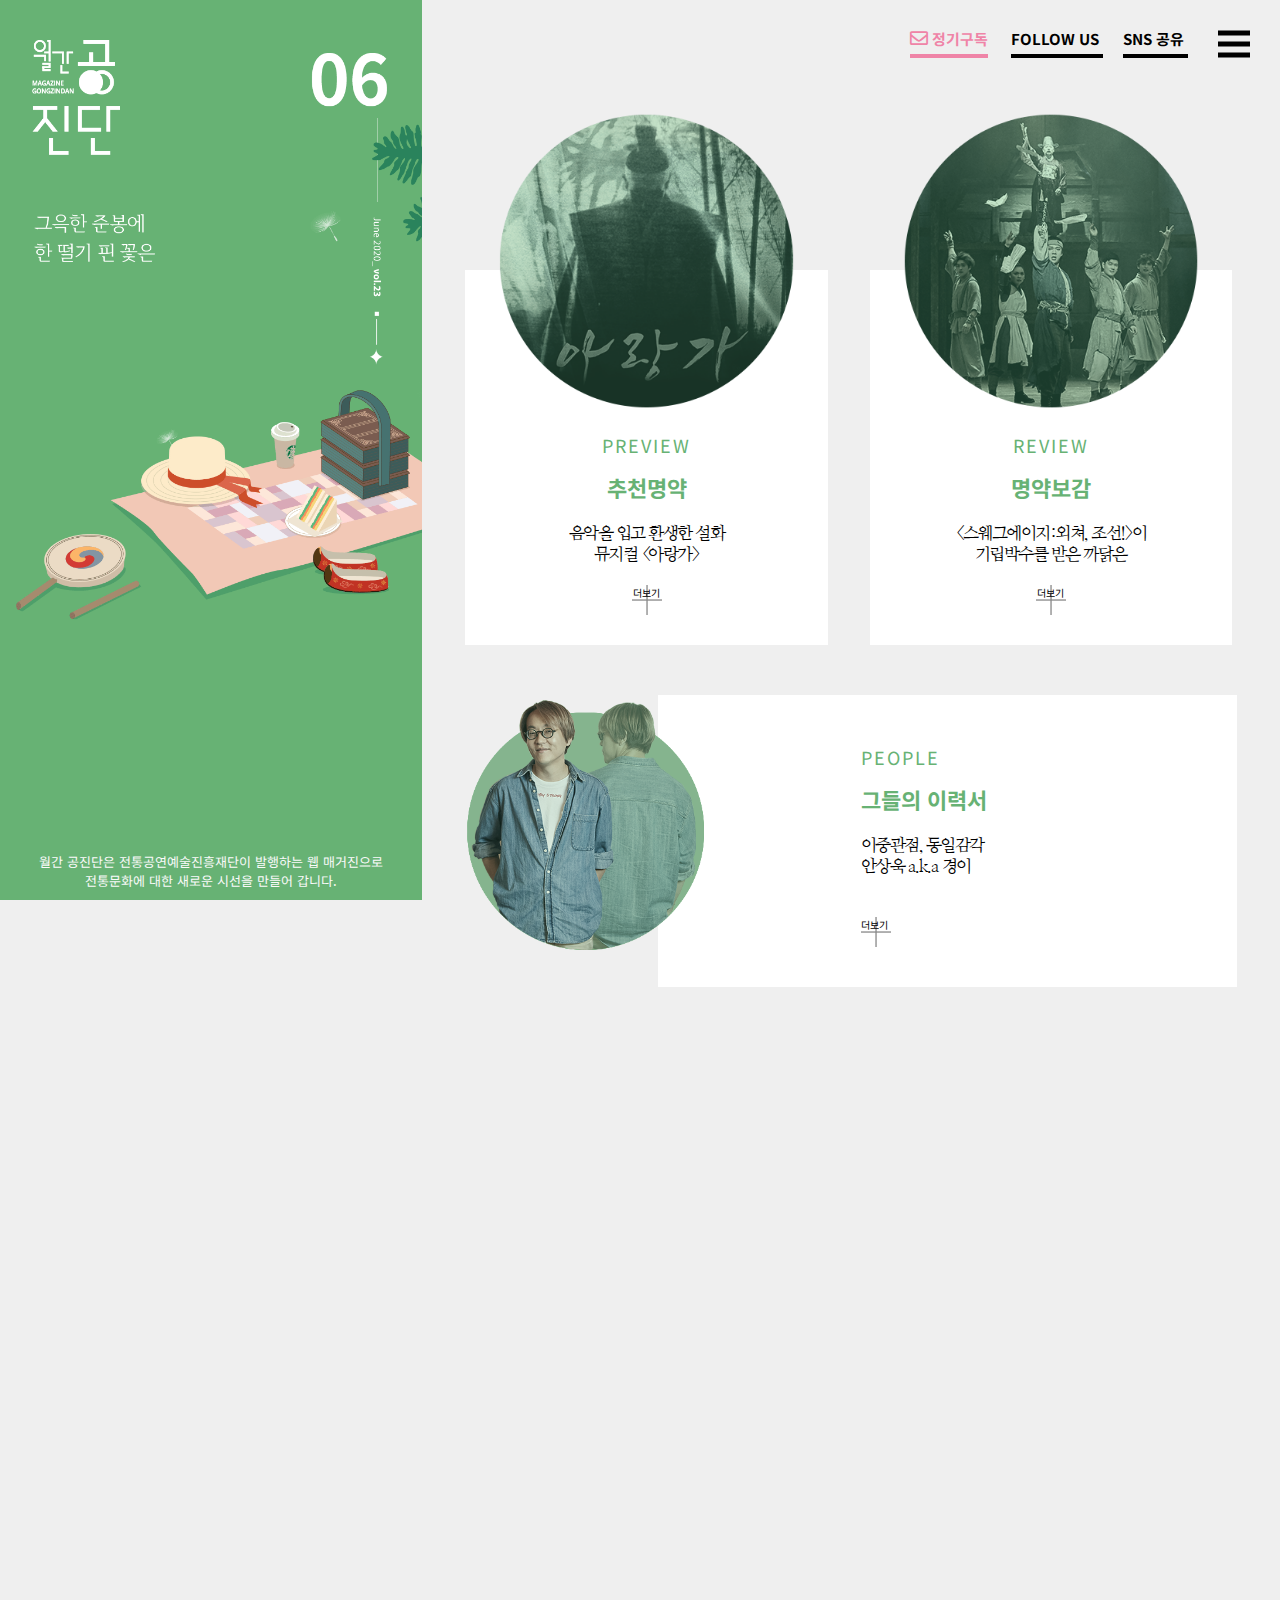
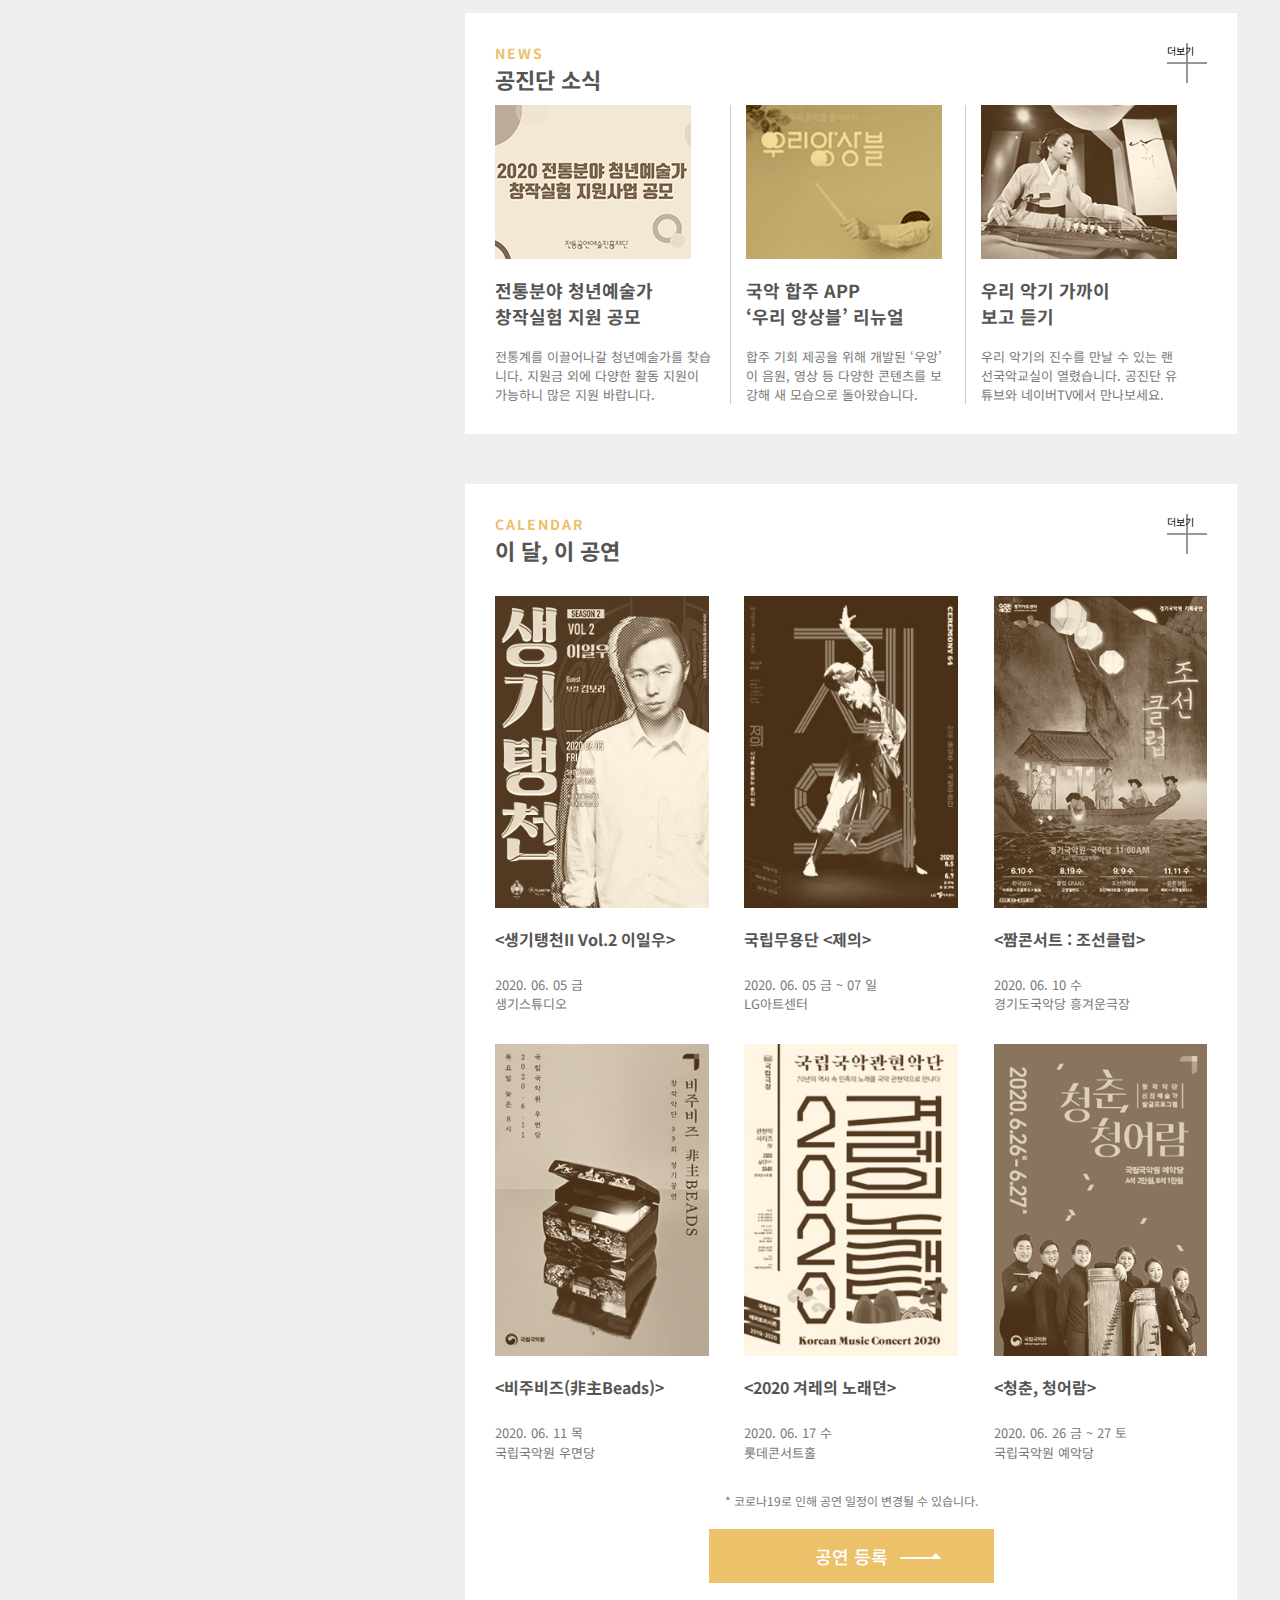
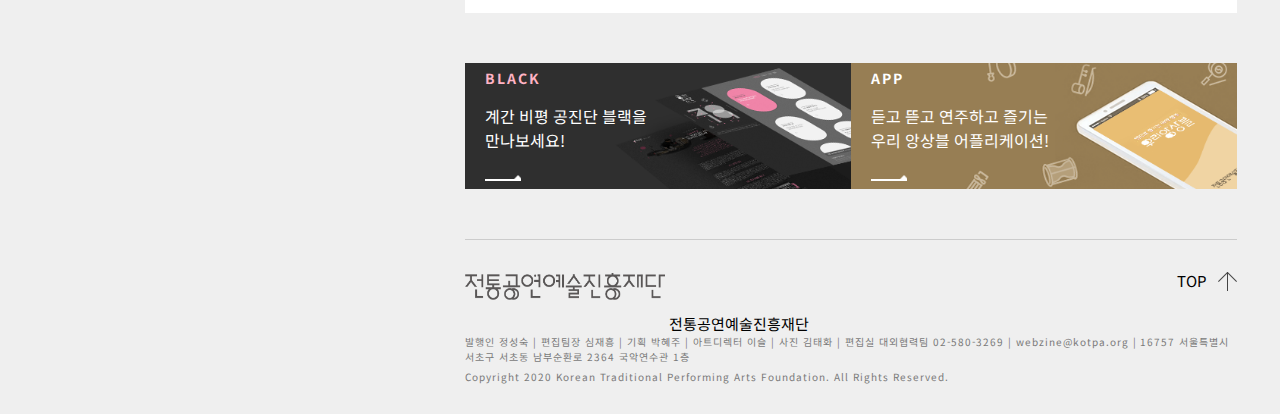
==== commit 8b59bec4: "refactor: 공통 code refactor" ====
--- a/index.html
+++ b/index.html
@@ -15,6 +15,7 @@
   <link rel="stylesheet" href="./src/css/index.css">
   <script src="./src/js/jquery-3.3.1.min.js"></script>
   <script src="./src/js/jquery-ui.min.js"></script>
+  <script src="./src/js/common.js"></script>
   <script src="./src/js/index.js"></script>
 </head>
 
--- a/src/css/header.css
+++ b/src/css/header.css
@@ -126,7 +126,7 @@
   width: 100vw;
   height: 100vh;
   background: rgba(0, 0, 0, 0.5);
-  z-index: 20;
+  z-index: 30;
   display: none;
   cursor: pointer;
 }
@@ -261,4 +261,61 @@
 
 header nav .btn-close-menu span:last-child {
   transform: rotate(135deg);
+}
+
+/* ------ media query 800px 이하 ------*/
+
+@media screen and (max-width: 800px) {
+  header {
+    background: transparent;
+    position: absolute;
+    width: 100%;
+  }
+
+  header .group {
+    padding: 10px 20px;
+  }
+
+  header .group>a {
+    border-bottom: none;
+    font-size: 0px;
+    display: inline-block;
+    top: 0;
+  }
+
+  header .group .subscribe {
+    display: none;
+  }
+
+  header .mobile {
+    display: inline-block;
+    position: relative;
+  }
+
+  header .mobile::before {
+    display: inline-block;
+    font-size: 2rem;
+  }
+
+  header .group .btn-menu {
+    width: 32px;
+    height: 20px;
+    margin-left: 0;
+  }
+
+  header .group .btn-menu span {
+    width: 25px;
+    height: 4px;
+  }
+}
+
+@media screen and (max-width: 680px) {
+  header {
+    right: 0;
+  }
+
+  header nav {
+    right: -100%;
+    width: 100%;
+  }
 }--- a/src/css/index.css
+++ b/src/css/index.css
@@ -8,19 +8,6 @@
   overflow-x: hidden;
   background: #efefef;
   font-family: 'Noto Sans KR', sans-serif;
-}
-
-.hidden {
-  display: none;
-}
-
-.a11y-hidden {
-  text-indent: -9999px;
-  width: 1px;
-  height: 1px;
-  font-size: 0;
-  overflow: hidden;
-  white-space: nowrap;
 }
 
 .mobile {
@@ -54,10 +41,6 @@
 .plus:hover {
   transform: rotate(540deg);
   background: url('../img/contents/plus_on.png') no-repeat center/cover;
-}
-
-.hidden {
-  display: none;
 }
 
 /* visual */
@@ -731,48 +714,6 @@
     height: 160vw;
   }
 
-  header {
-    background: transparent;
-    position: absolute;
-    width: 100%;
-  }
-
-  header .group {
-    padding: 10px 20px;
-  }
-
-  header .group>a {
-    border-bottom: none;
-    font-size: 0px;
-    display: inline-block;
-    top: 0;
-  }
-
-  header .group .subscribe {
-    display: none;
-  }
-
-  header .mobile {
-    display: inline-block;
-    position: relative;
-  }
-
-  header .mobile::before {
-    display: inline-block;
-    font-size: 2rem;
-  }
-
-  header .group .btn-menu {
-    width: 32px;
-    height: 20px;
-    margin-left: 0;
-  }
-
-  header .group .btn-menu span {
-    width: 25px;
-    height: 4px;
-  }
-
   main {
     width: 100%;
   }
@@ -890,15 +831,6 @@
 
 @media screen and (max-width: 680px) {
 
-  header {
-    right: 0;
-  }
-
-  header nav {
-    right: -100%;
-    width: 100%;
-  }
-
   .contents-list li:nth-child(2),
   .contents-list li:nth-child(5) {
     margin-left: 4%;
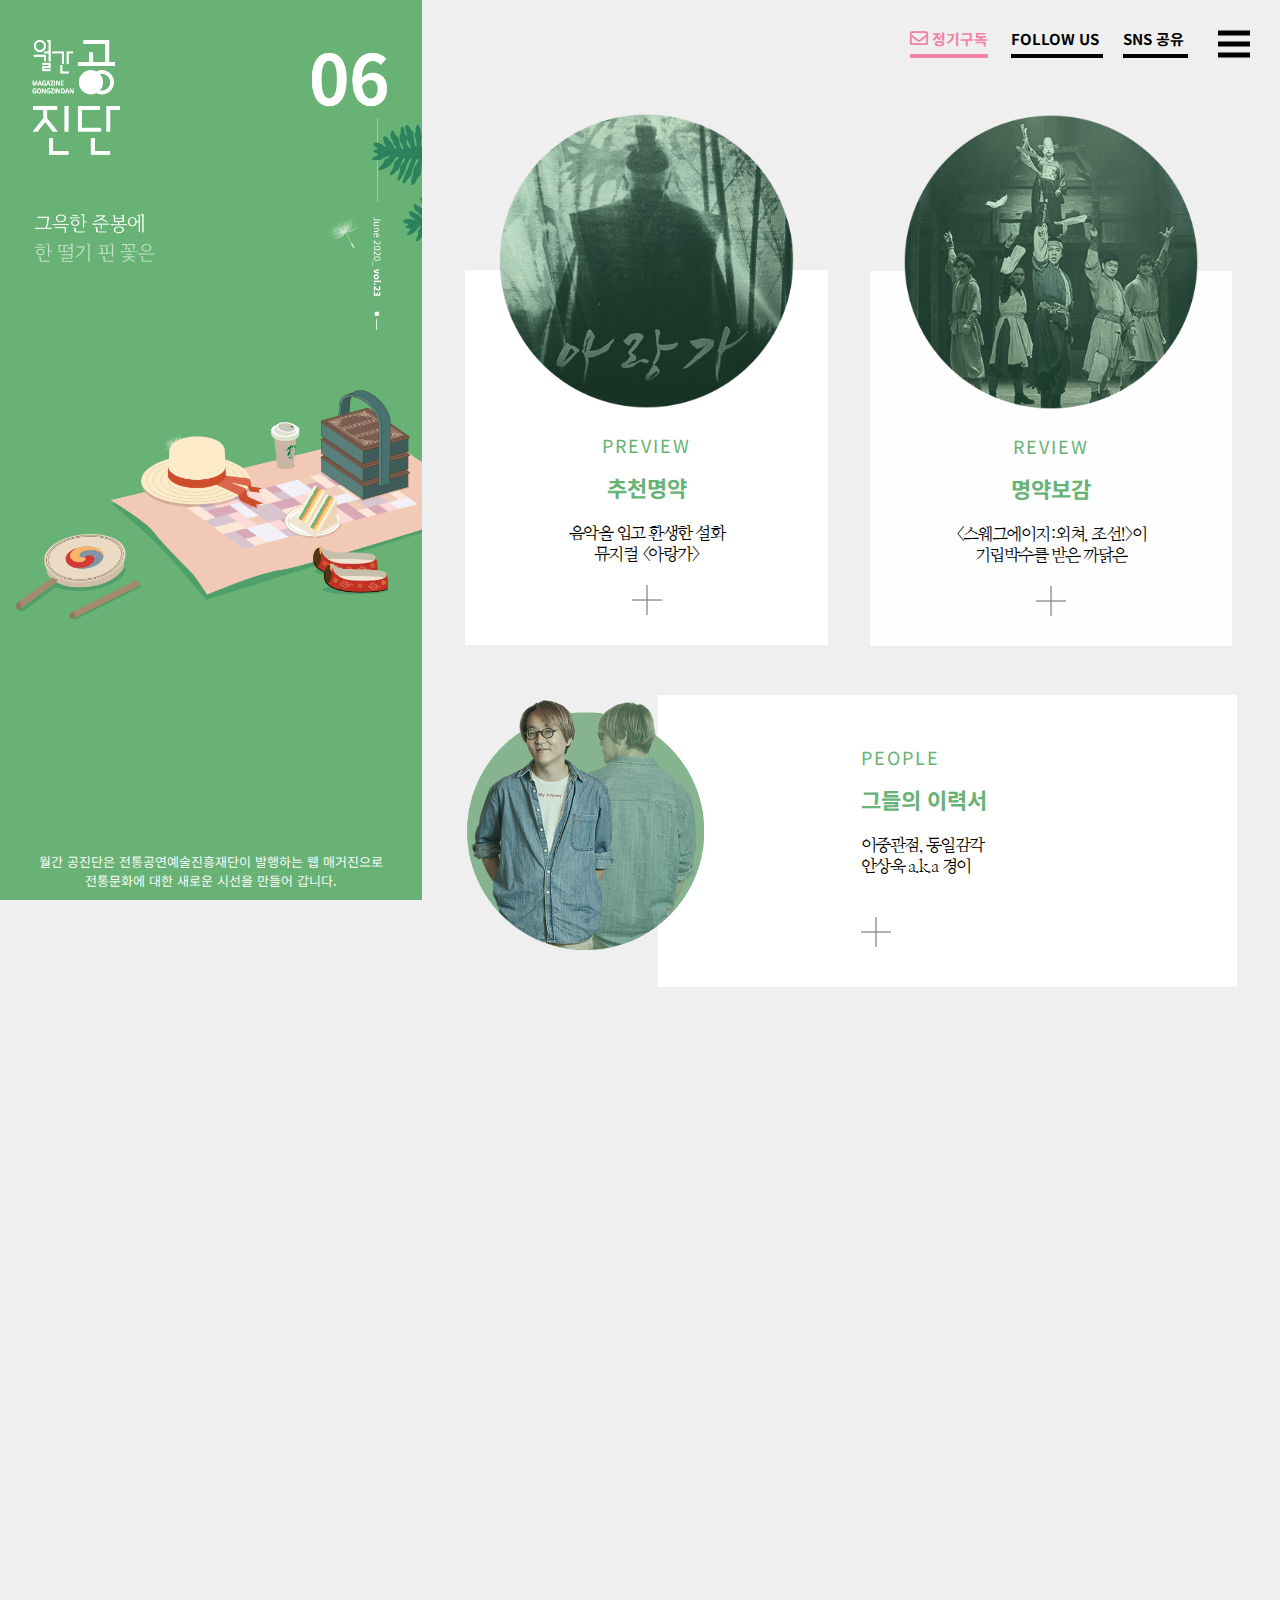
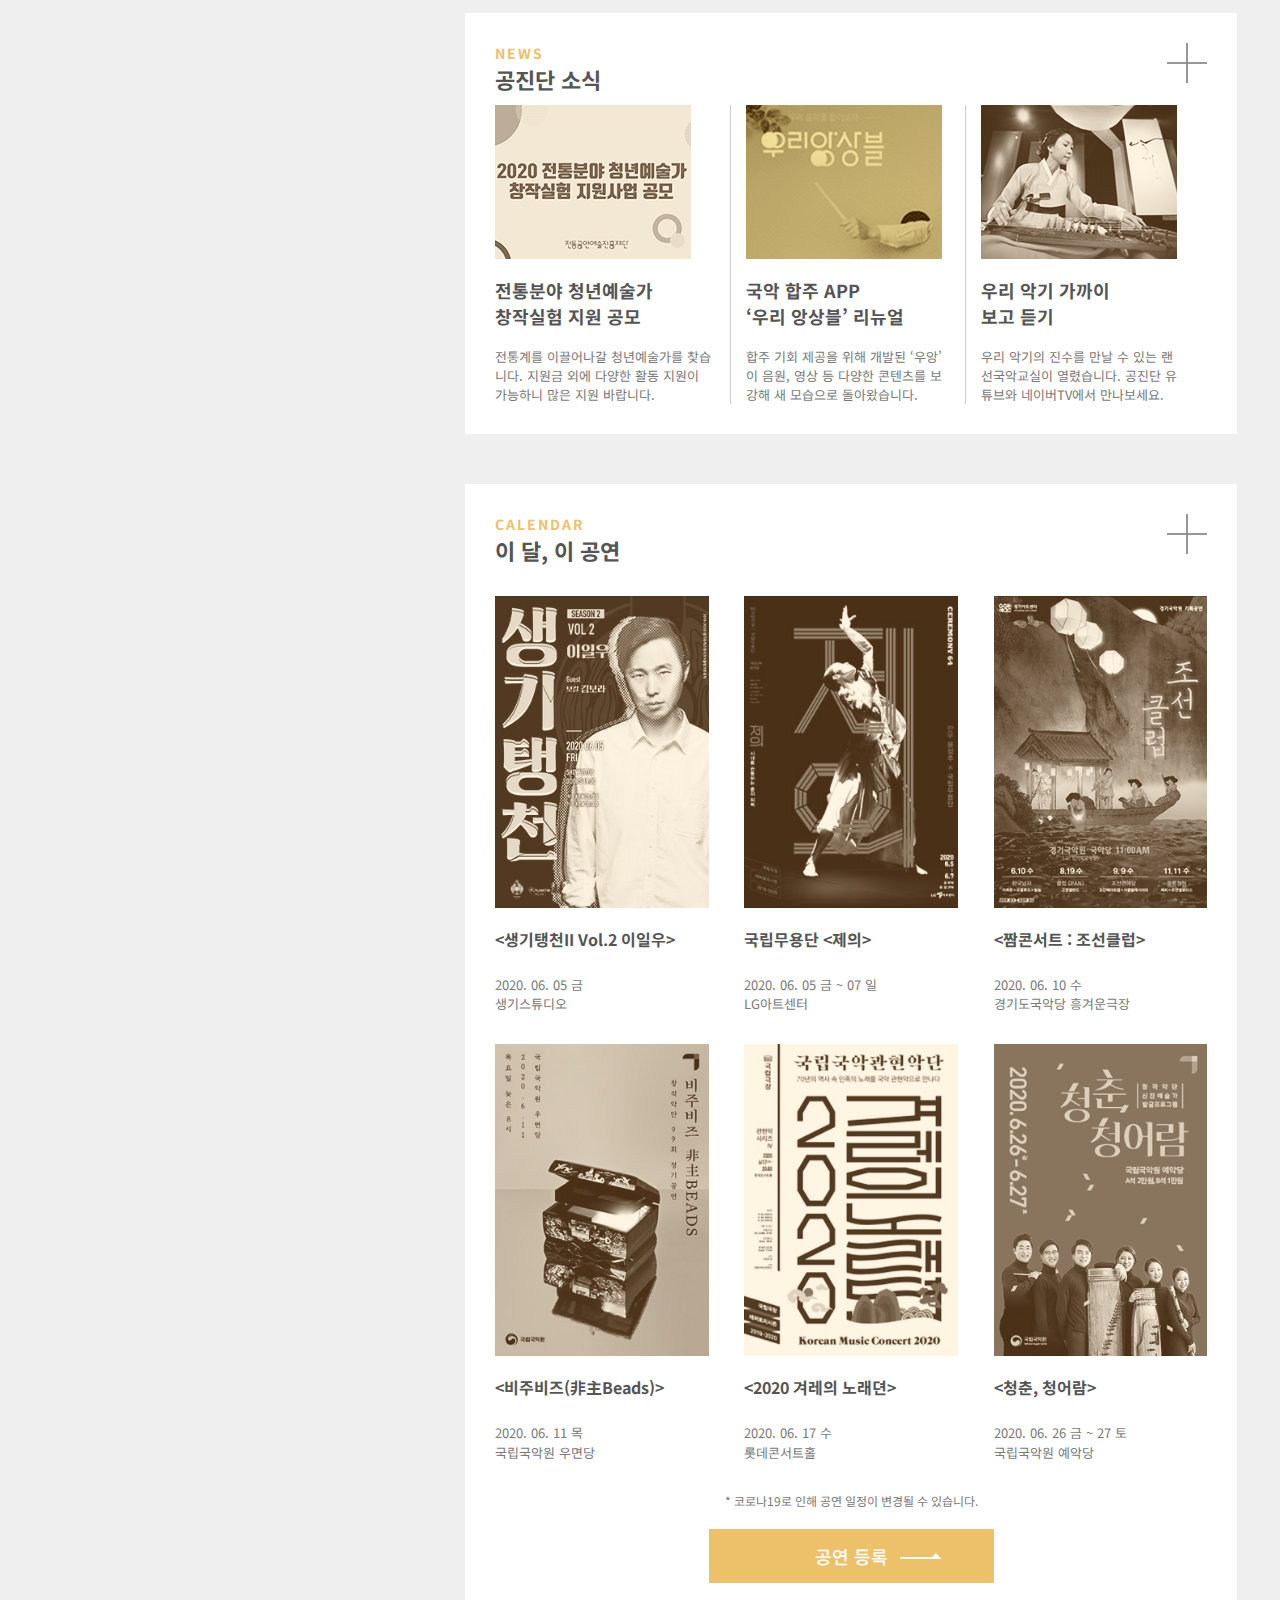
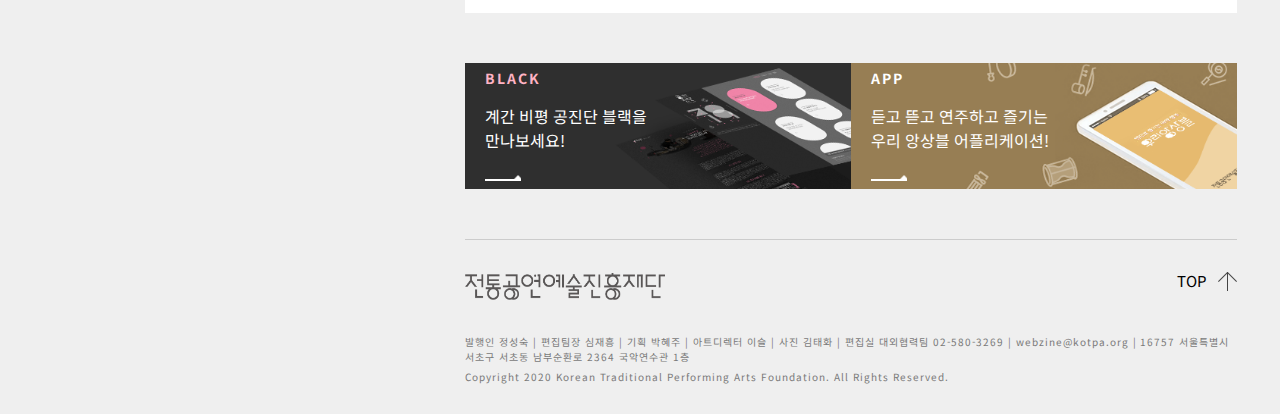
==== commit 1a58f0bd: "feat: favicon 추가,  preview.html 연결, href="#" 처리 변경" ====
--- a/index.html
+++ b/index.html
@@ -6,6 +6,7 @@
   <meta name="viewport" content="width=device-width, initial-scale=1.0">
   <meta http-equiv="X-UA-Compatible" content="IE=edge">
   <title>월간 공진단</title>
+  <link rel="shortcut icon" href="./src/img/favicon.ico">
   <link rel="stylesheet" href="./src/css/reset.css">
   <link rel="stylesheet" href="https://cdnjs.cloudflare.com/ajax/libs/font-awesome/5.8.2/css/all.min.css" />
   <link
@@ -31,7 +32,7 @@
       <header>
         <div class="group">
           <a href="javascript:;" role="button" class="subscribe active"><i class="far fa-envelope"></i> 정기구독</a>
-          <a href="#" class="btn-follow" role="button"><i class="mobile fas fa-link"></i>FOLLOW US
+          <a href="javascript:;" class="btn-follow" role="button"><i class="mobile fas fa-link"></i>FOLLOW US
             <div class="follow-list">
               <ul>
                 <li><img src="./src/img/header/top_icon01_off.png" alt=""></li>
@@ -70,10 +71,12 @@
 
             <ul class="gnb">
               <li>
-                <p class="type">PREVIEW</p>
-                <p class="keyword">추천명약</p>
-                <p class="title">음악을 입고 환생한 설화<br>뮤지컬 <아랑가>
-                </p>
+                <a href="preview.html">
+                  <p class="type">PREVIEW</p>
+                  <p class="keyword">추천명약</p>
+                  <p class="title">음악을 입고 환생한 설화<br>뮤지컬 <아랑가>
+                  </p>
+                </a>
               </li>
               <li>
                 <p class="type">REVIEW</p>
@@ -134,51 +137,51 @@
         <section class="contents">
           <ul class="contents-list">
             <li>
-              <a href="#">
+              <a href="preview.html">
                 <figure><img src="./src/img/contents/msp01_off.png" alt=""></figure>
                 <p class="type">PREVIEW</p>
                 <p class="keyword">추천명약</p>
                 <p class="title">음악을 입고 환생한 설화<br>뮤지컬 <아랑가>
                 </p>
-                <div class="plus"><span class="a11y-hidden">더보기</span></div>
-              </a>
-            </li>
-            <li>
-              <a href="#">
+                <div class="plus"><span class="hidden">더보기</span></div>
+              </a>
+            </li>
+            <li>
+              <a href="javascript:;">
                 <figure><img src="./src/img/contents/msp02_off.png" alt=""></figure>
                 <p class="type">REVIEW</p>
                 <p class="keyword">명약보감</p>
                 <p class="title">
                   <스웨그에이지:외쳐, 조선!>이<br>기립박수를 받은 까닭은
                 </p>
-                <div class="plus"><span class="a11y-hidden">더보기</span></div>
-              </a>
-            </li>
-            <li>
-              <a href="#">
+                <div class="plus"><span class="hidden">더보기</span></div>
+              </a>
+            </li>
+            <li>
+              <a href="javascript:;">
                 <figure><img src="./src/img/contents/msp03_off.png" alt=""></figure>
                 <p class="type">PEOPLE</p>
                 <p class="keyword">그들의 이력서</p>
                 <p class="title">이중관점, 동일감각<br>안상욱 a.k.a 경이</p>
-                <div class="plus"><span class="a11y-hidden">더보기</span></div>
-              </a>
-            </li>
-            <li>
-              <a href="#">
+                <div class="plus"><span class="hidden">더보기</span></div>
+              </a>
+            </li>
+            <li>
+              <a href="javascript:;">
                 <figure><img src="./src/img/contents/msp04_off.png" alt=""></figure>
                 <p class="type">STORY</p>
                 <p class="keyword">풍류재담</p>
                 <p class="title">역사에 공백은 없다!<br>교훈운 찾는 자의 것일 뿐</p>
-                <div class="plus"><span class="a11y-hidden">더보기</span></div>
-              </a>
-            </li>
-            <li>
-              <a href="#">
+                <div class="plus"><span class="hidden">더보기</span></div>
+              </a>
+            </li>
+            <li>
+              <a href="javascript:;">
                 <figure><img src="./src/img/contents/msp05_off.png" alt=""></figure>
                 <p class="type">CHOICE</p>
                 <p class="keyword">연희살롱</p>
                 <p class="title">이럴 때 이런 음악,<br>6월 감성 트렌드</p>
-                <div class="plus"><span class="a11y-hidden">더보기</span></div>
+                <div class="plus"><span class="hidden">더보기</span></div>
               </a>
             </li>
           </ul>
@@ -188,25 +191,25 @@
           <div class="title-area">
             <strong class="point-title">NEWS</strong>
             <h2 class="content-title">공진단 소식</h2>
-            <div class="plus"><span class="a11y-hidden">더보기</span></div>
+            <div class="plus"><span class="hidden">더보기</span></div>
           </div>
           <ul class="news-list">
             <li>
-              <a href="#">
+              <a href="javascript:;">
                 <figure><img src="./src/img/news/news01_off.png" alt=""></figure>
                 <p class="title">전통분야 청년예술가<br>창작실험 지원 공모</p>
                 <p class="text">전통계를 이끌어나갈 청년예술가를 찾습니다. 지원금 외에 다양한 활동 지원이 가능하니 많은 지원 바랍니다.</p>
               </a>
             </li>
             <li>
-              <a href="#">
+              <a href="javascript:;">
                 <figure><img src="./src/img/news/news02_off.png" alt=""></figure>
                 <p class="title">국악 합주 APP<br>‘우리 앙상블’ 리뉴얼</p>
                 <p class="text">합주 기회 제공을 위해 개발된 ‘우앙’이 음원, 영상 등 다양한 콘텐츠를 보강해 새 모습으로 돌아왔습니다.</p>
               </a>
             </li>
             <li>
-              <a href="#">
+              <a href="javascript:;">
                 <figure><img src="./src/img/news/news03_off.png" alt=""></figure>
                 <p class="title">우리 악기 가까이<br>보고 듣기</p>
                 <p class="text">우리 악기의 진수를 만날 수 있는 랜선국악교실이 열렸습니다. 공진단 유튜브와 네이버TV에서 만나보세요.</p>
@@ -219,11 +222,11 @@
           <div class="title-area">
             <strong class="point-title">CALENDAR</strong>
             <h2 class="content-title">이 달, 이 공연</h2>
-            <div class="plus"><span class="a11y-hidden">더보기</span></div>
+            <div class="plus"><span class="hidden">더보기</span></div>
           </div>
           <ul class="calendar-list">
             <li>
-              <a href="#">
+              <a href="javascript:;">
                 <img src="./src/img/calendar/calendar01_off.jpg" alt="">
                 <p class="title">
                   <생기탱천II Vol.2 이일우>
@@ -233,7 +236,7 @@
               </a>
             </li>
             <li>
-              <a href="#">
+              <a href="javascript:;">
                 <img src="./src/img/calendar/calendar02_off.jpg" alt="">
                 <p class="title">
                   국립무용단 <제의>
@@ -243,7 +246,7 @@
               </a>
             </li>
             <li>
-              <a href="#">
+              <a href="javascript:;">
                 <img src="./src/img/calendar/calendar03_off.jpg" alt="">
                 <p class="title">
                   <짬콘서트 : 조선클럽>
@@ -253,7 +256,7 @@
               </a>
             </li>
             <li>
-              <a href="#">
+              <a href="javascript:;">
                 <img src="./src/img/calendar/calendar04_off.jpg" alt="">
                 <p class="title">
                   <비주비즈(非主Beads)>
@@ -263,7 +266,7 @@
               </a>
             </li>
             <li>
-              <a href="#">
+              <a href="javascript:;">
                 <img src="./src/img/calendar/calendar05_off.jpg" alt="">
                 <p class="title">
                   <2020 겨레의 노래뎐></2020>
@@ -273,7 +276,7 @@
               </a>
             </li>
             <li>
-              <a href="#">
+              <a href="javascript:;">
                 <img src="./src/img/calendar/calendar06_off.jpg" alt="">
                 <p class="title">
                   <청춘, 청어람>
@@ -289,7 +292,7 @@
 
         <section class="banner">
           <div class="first-banner">
-            <a href="#">
+            <a href="javascript:;">
               <p class="point-title">BLACK</p>
               <p class="content-title">계간 비평 공진단 블랙을<br>만나보세요!</p>
               <div class="btn-more"></div>
@@ -297,14 +300,14 @@
           </div>
           <ul>
             <li>
-              <a href="#">
+              <a href="javascript:;">
                 <p class="point-title">APP</p>
                 <p class="content-title">듣고 뜯고 연주하고 즐기는<br>우리 앙상블 어플리케이션!</p>
                 <div class="btn-more"></div>
               </a>
             </li>
             <li class="hidden">
-              <a href="#">
+              <a href="javascript:;">
                 <p class="point-title">EVENT</p>
                 <p class="content-title">연희 살롱에 사연 보내면<br>한정판 연희 굿즈가 딱!</p>
                 <div class="btn-more"></div>
@@ -315,11 +318,11 @@
 
         <footer>
           <h2 class="logo">
-            <a href="#"><img src="./src/img/footer/10th_logo.png" alt=""></a>
-            <span class="a11y-hidden">전통공연예술진흥재단</span>
+            <a href="javascript:;"><img src="./src/img/footer/10th_logo.png" alt=""></a>
+            <span class="hidden">전통공연예술진흥재단</span>
           </h2>
           <div class="top">
-            <a href="#">
+            <a href="javascript:;">
               TOP<img src="./src/img/footer/ico_top.png" alt=""></a>
           </div>
           <p>발행인 정성숙 | 편집팀장 심재흥 | 기획 박혜주 | 아트디렉터 이슬 | 사진 김태화 | 편집실 대외협력팀 02-580-3269 | webzine@kotpa.org |
--- a/src/css/header.css
+++ b/src/css/header.css
@@ -261,61 +261,4 @@
 
 header nav .btn-close-menu span:last-child {
   transform: rotate(135deg);
-}
-
-/* ------ media query 800px 이하 ------*/
-
-@media screen and (max-width: 800px) {
-  header {
-    background: transparent;
-    position: absolute;
-    width: 100%;
-  }
-
-  header .group {
-    padding: 10px 20px;
-  }
-
-  header .group>a {
-    border-bottom: none;
-    font-size: 0px;
-    display: inline-block;
-    top: 0;
-  }
-
-  header .group .subscribe {
-    display: none;
-  }
-
-  header .mobile {
-    display: inline-block;
-    position: relative;
-  }
-
-  header .mobile::before {
-    display: inline-block;
-    font-size: 2rem;
-  }
-
-  header .group .btn-menu {
-    width: 32px;
-    height: 20px;
-    margin-left: 0;
-  }
-
-  header .group .btn-menu span {
-    width: 25px;
-    height: 4px;
-  }
-}
-
-@media screen and (max-width: 680px) {
-  header {
-    right: 0;
-  }
-
-  header nav {
-    right: -100%;
-    width: 100%;
-  }
 }--- a/src/css/index.css
+++ b/src/css/index.css
@@ -12,10 +12,6 @@
 
 .mobile {
   display: none;
-}
-
-button:focus {
-  outline: none;
 }
 
 .point-title {
@@ -275,7 +271,6 @@
 .news-list li:hover .title {
   color: #edc06a;
 }
-
 
 .news-list li .text {
   font-size: 1.3rem;
@@ -699,6 +694,47 @@
 /* ------ media query 800px 이하 ------*/
 
 @media screen and (max-width: 800px) {
+  header {
+    background: transparent;
+    position: absolute;
+    width: 100%;
+  }
+
+  header .group {
+    padding: 10px 20px;
+  }
+
+  header .group>a {
+    border-bottom: none;
+    font-size: 0px;
+    display: inline-block;
+    top: 0;
+  }
+
+  header .group .subscribe {
+    display: none;
+  }
+
+  header .mobile {
+    display: inline-block;
+    position: relative;
+  }
+
+  header .mobile::before {
+    display: inline-block;
+    font-size: 2rem;
+  }
+
+  header .group .btn-menu {
+    width: 32px;
+    height: 20px;
+    margin-left: 0;
+  }
+
+  header .group .btn-menu span {
+    width: 25px;
+    height: 4px;
+  }
 
   .point-title {
     font-size: 1.2rem;
@@ -830,6 +866,14 @@
 /* ------ media query  680px 이하 ------*/
 
 @media screen and (max-width: 680px) {
+  header {
+    right: 0;
+  }
+
+  header nav {
+    right: -100%;
+    width: 100%;
+  }
 
   .contents-list li:nth-child(2),
   .contents-list li:nth-child(5) {
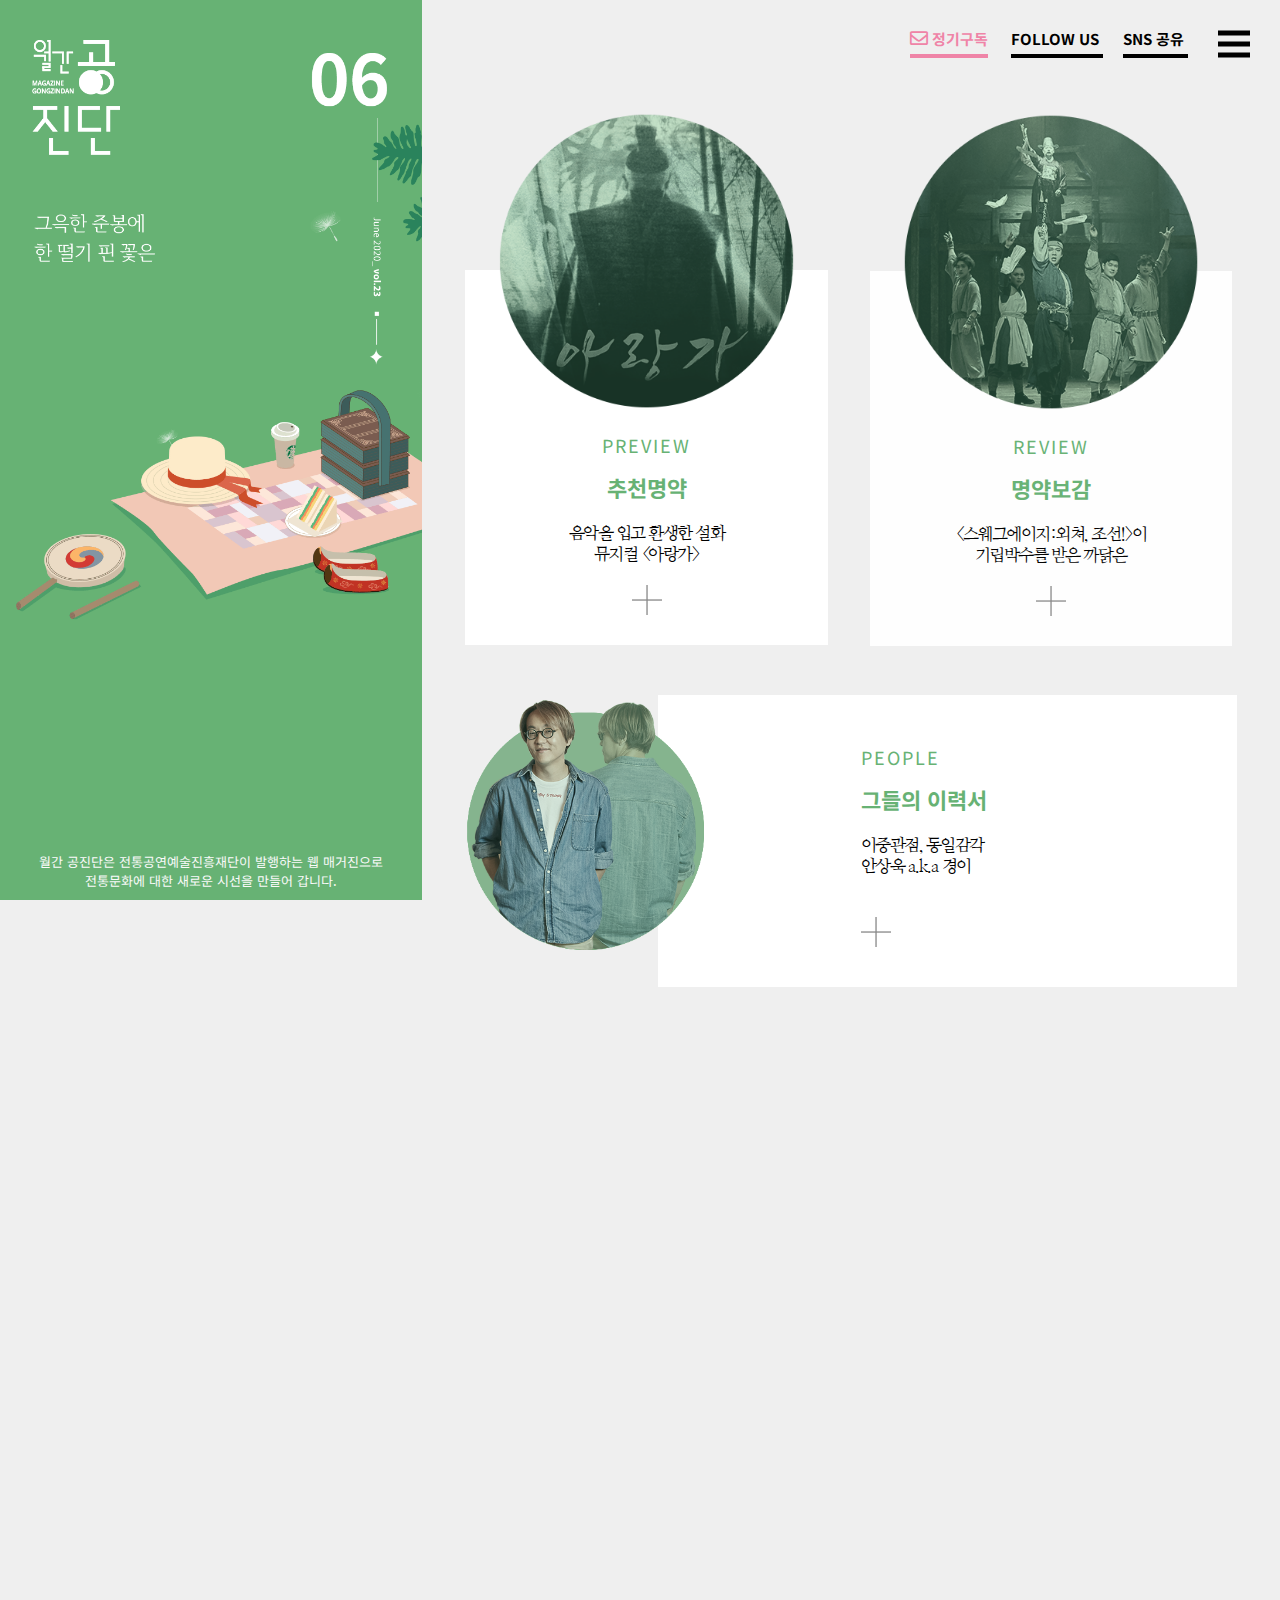
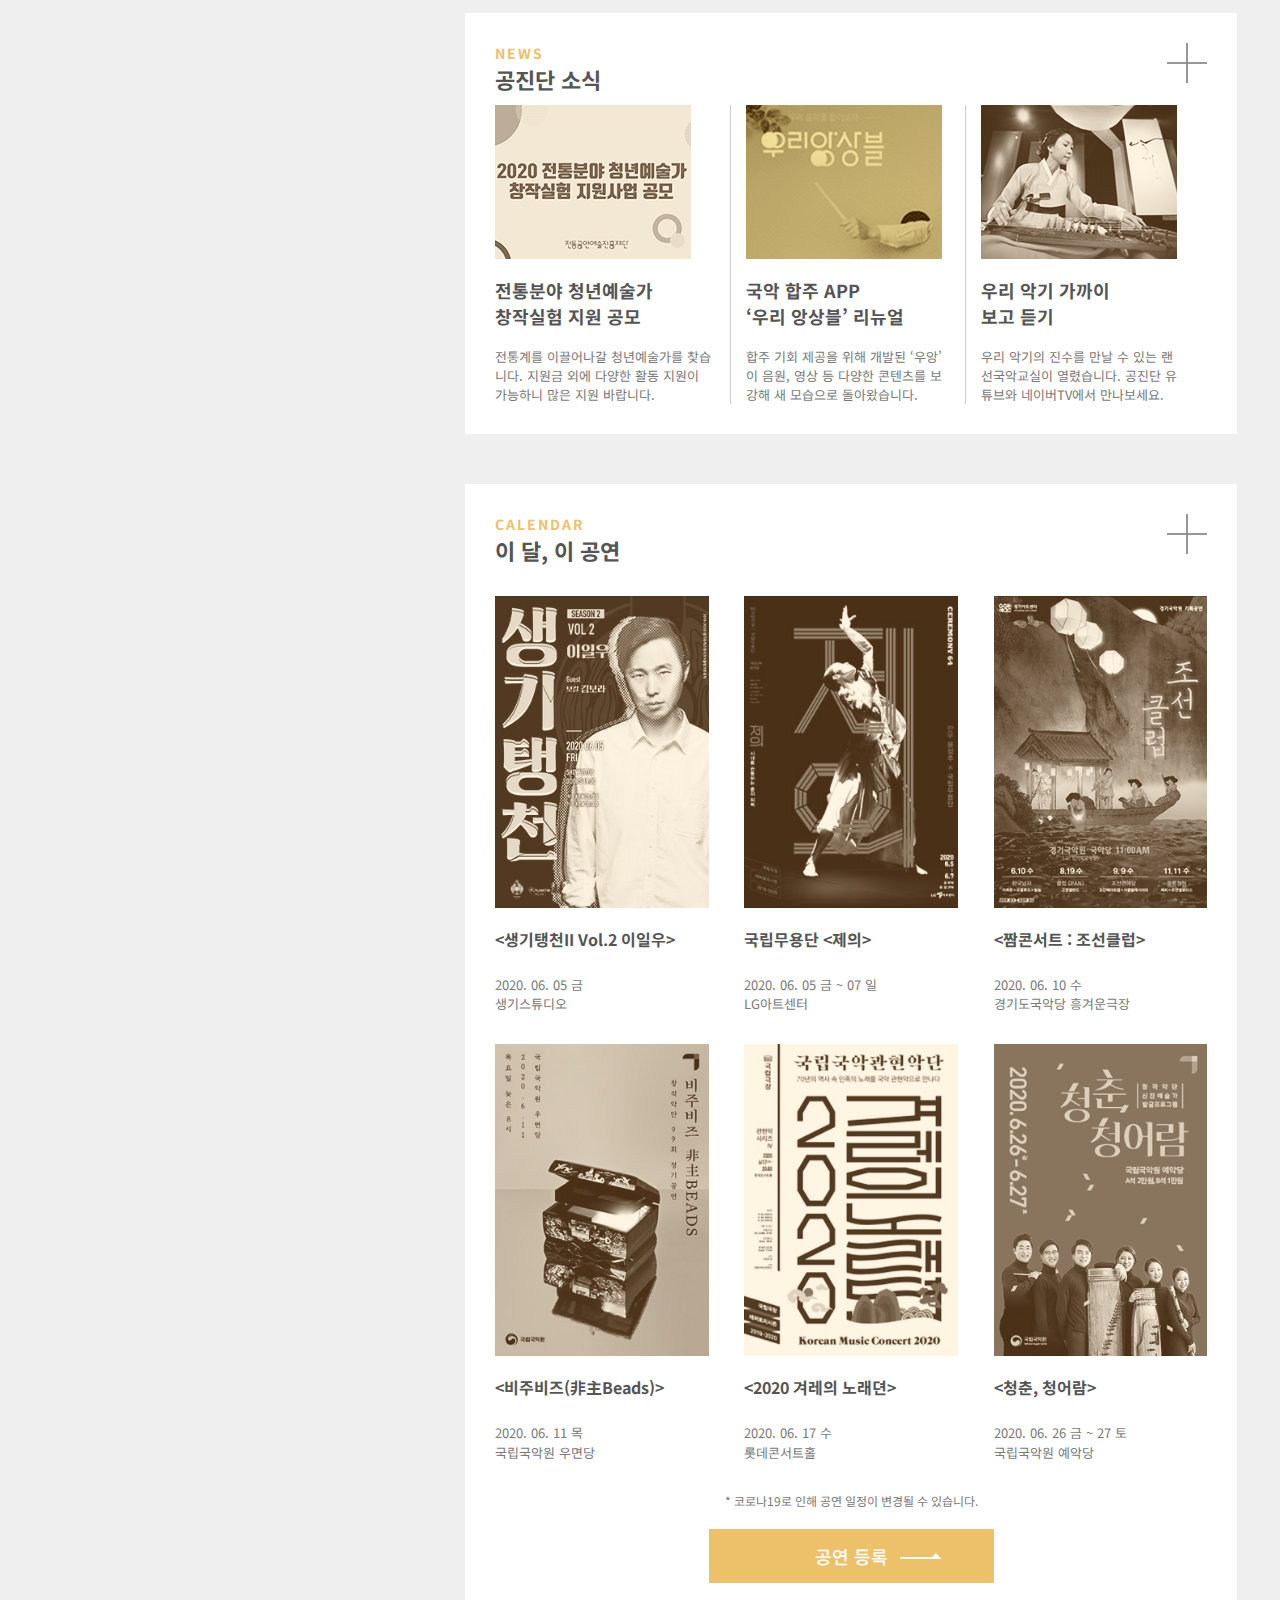
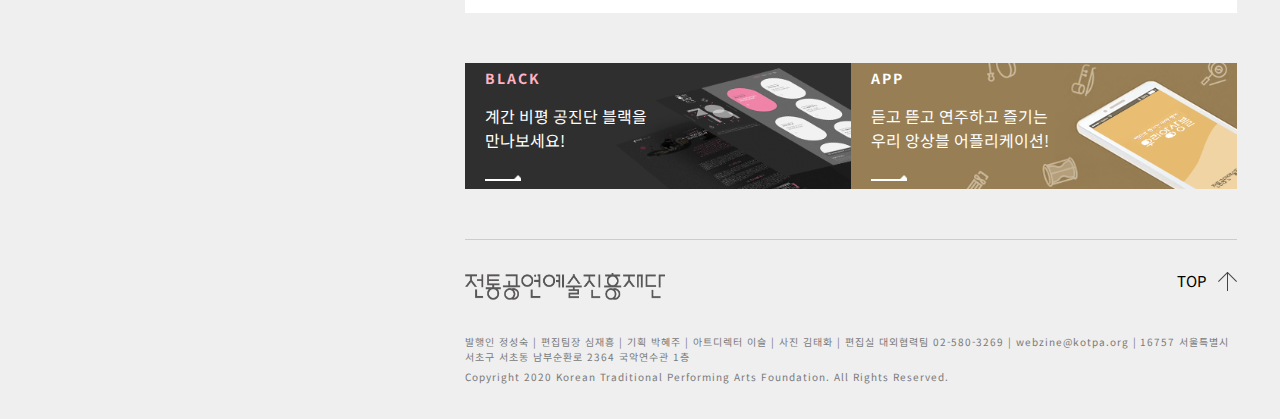
==== commit 9527918b: "bugfix: validator 결과에 맞게 수정, cross browsing test" ====
--- a/index.html
+++ b/index.html
@@ -24,11 +24,13 @@
   <div class="wrap">
     <div class="visual-area">
       <section class="visual">
+        <h2 class="hidden">월간 공진단 소개</h2>
         <span class="info">월간 공진단은 전통공연예술진흥재단이 발행하는 웹 매거진으로 전통문화에 대한 새로운 시선을 만들어 갑니다.</span>
       </section>
     </div>
 
     <section class="header-area">
+      <h2 class="hidden">메뉴 영역</h2>
       <header>
         <div class="group">
           <a href="javascript:;" role="button" class="subscribe active"><i class="far fa-envelope"></i> 정기구독</a>
@@ -55,7 +57,7 @@
             </div>
           </a>
 
-          <a class="btn-menu" role="button" aria-modal="true">
+          <a class="btn-menu" role="button">
             <span></span>
             <span></span>
             <span></span>
@@ -74,7 +76,7 @@
                 <a href="preview.html">
                   <p class="type">PREVIEW</p>
                   <p class="keyword">추천명약</p>
-                  <p class="title">음악을 입고 환생한 설화<br>뮤지컬 <아랑가>
+                  <p class="title">음악을 입고 환생한 설화<br>뮤지컬 &lt;아랑가&gt;
                   </p>
                 </a>
               </li>
@@ -82,7 +84,7 @@
                 <p class="type">REVIEW</p>
                 <p class="keyword">명약보감</p>
                 <p class="title">
-                  <스웨그에이지:외쳐, 조선!>이<br>기립박수를 받은 까닭은
+                  &lt;스웨그에이지:외쳐, 조선!&gt;이<br>기립박수를 받은 까닭은
                 </p>
               </li>
               <li>
@@ -135,13 +137,14 @@
     <main>
       <div class="inner">
         <section class="contents">
+          <h2 class="hidden">콘텐츠 소개</h2>
           <ul class="contents-list">
             <li>
               <a href="preview.html">
                 <figure><img src="./src/img/contents/msp01_off.png" alt=""></figure>
                 <p class="type">PREVIEW</p>
                 <p class="keyword">추천명약</p>
-                <p class="title">음악을 입고 환생한 설화<br>뮤지컬 <아랑가>
+                <p class="title">음악을 입고 환생한 설화<br>뮤지컬 &lt;아랑가&gt;
                 </p>
                 <div class="plus"><span class="hidden">더보기</span></div>
               </a>
@@ -152,7 +155,7 @@
                 <p class="type">REVIEW</p>
                 <p class="keyword">명약보감</p>
                 <p class="title">
-                  <스웨그에이지:외쳐, 조선!>이<br>기립박수를 받은 까닭은
+                  &lt;스웨그에이지:외쳐, 조선!&gt;이<br>기립박수를 받은 까닭은
                 </p>
                 <div class="plus"><span class="hidden">더보기</span></div>
               </a>
@@ -229,7 +232,7 @@
               <a href="javascript:;">
                 <img src="./src/img/calendar/calendar01_off.jpg" alt="">
                 <p class="title">
-                  <생기탱천II Vol.2 이일우>
+                  &lt;생기탱천II Vol.2 이일우&gt;
                 </p>
                 <p class="time">2020. 06. 05 금</p>
                 <p class="area">생기스튜디오</p>
@@ -239,7 +242,7 @@
               <a href="javascript:;">
                 <img src="./src/img/calendar/calendar02_off.jpg" alt="">
                 <p class="title">
-                  국립무용단 <제의>
+                  국립무용단 &lt;제의&gt;
                 </p>
                 <p class="time">2020. 06. 05 금 ~ 07 일</p>
                 <p class="area">LG아트센터</p>
@@ -249,7 +252,7 @@
               <a href="javascript:;">
                 <img src="./src/img/calendar/calendar03_off.jpg" alt="">
                 <p class="title">
-                  <짬콘서트 : 조선클럽>
+                  &lt;짬콘서트 : 조선클럽&gt;
                 </p>
                 <p class="time">2020. 06. 10 수</p>
                 <p class="area">경기도국악당 흥겨운극장</p>
@@ -259,7 +262,7 @@
               <a href="javascript:;">
                 <img src="./src/img/calendar/calendar04_off.jpg" alt="">
                 <p class="title">
-                  <비주비즈(非主Beads)>
+                  &lt;비주비즈(非主Beads)&gt;
                 </p>
                 <p class="time">2020. 06. 11 목</p>
                 <p class="area">국립국악원 우면당</p>
@@ -269,7 +272,7 @@
               <a href="javascript:;">
                 <img src="./src/img/calendar/calendar05_off.jpg" alt="">
                 <p class="title">
-                  <2020 겨레의 노래뎐></2020>
+                  &lt;2020 겨레의 노래뎐&gt;
                 </p>
                 <p class="time">2020. 06. 17 수</p>
                 <p class="area">롯데콘서트홀</p>
@@ -279,7 +282,7 @@
               <a href="javascript:;">
                 <img src="./src/img/calendar/calendar06_off.jpg" alt="">
                 <p class="title">
-                  <청춘, 청어람>
+                  &lt;청춘, 청어람&gt;
                 </p>
                 <p class="time">2020. 06. 26 금 ~ 27 토</p>
                 <p class="area">국립국악원 예악당</p>
@@ -291,6 +294,7 @@
         </section>
 
         <section class="banner">
+          <h2 class="hidden">배너</h2>
           <div class="first-banner">
             <a href="javascript:;">
               <p class="point-title">BLACK</p>
@@ -334,7 +338,7 @@
         </footer>
       </div>
     </main>
-
+  </div>
 </body>
 
 </html>--- a/src/css/header.css
+++ b/src/css/header.css
@@ -26,7 +26,7 @@
   font-size: 1.5rem;
   border-bottom: 4px solid #000;
   padding: 5px 0;
-  margin: 1rem;
+  margin: 10px;
   font-weight: bold;
   top: -10px;
 }
@@ -65,13 +65,13 @@
   left: 0;
   width: 90px;
   height: auto;
-  background: rgba(255, 255, 255, 0.5);
+  background-color: rgba(255, 255, 255, 0.5);
   display: none;
 }
 
 header .btn-sns .sns-list {
   width: 60px;
-  background: rgba(255, 255, 255, 0.5);
+  background-color: rgba(255, 255, 255, 0.5);
 }
 
 header .btn-follow .follow-list ul,
@@ -93,7 +93,7 @@
   height: 25px;
   position: relative;
   border-bottom: none;
-  margin-left: 2rem;
+  margin-left: 20px;
   cursor: pointer;
 }
 
@@ -116,7 +116,7 @@
 }
 
 header .group .btn-menu:hover span {
-  background: gray;
+  background-color: gray;
 }
 
 header .dark-bg {
@@ -125,7 +125,7 @@
   left: 0;
   width: 100vw;
   height: 100vh;
-  background: rgba(0, 0, 0, 0.5);
+  background-color: rgba(0, 0, 0, 0.5);
   z-index: 30;
   display: none;
   cursor: pointer;
@@ -142,7 +142,7 @@
   background: #67b274;
   overflow-y: scroll;
   box-sizing: border-box;
-  padding: 5rem;
+  padding: 50px;
   font-size: 1.5rem;
   z-index: 30;
 }
@@ -165,7 +165,7 @@
 
 .searchBar-area i {
   position: absolute;
-  top: 1rem;
+  top: 10px;
   left: 0;
   color: #fff;
 }
@@ -209,8 +209,8 @@
 header .gnb li .title {
   color: #fff;
   font-family: 'Nanum Myeongjo', serif;
-  margin-top: 1rem;
-  line-height: 2.5rem;
+  margin-top: 10px;
+  line-height: 25px;
 }
 
 header .mnb {
@@ -218,14 +218,14 @@
 }
 
 header .mnb li {
-  margin-bottom: 1rem;
+  margin-bottom: 10px;
   cursor: pointer;
 }
 
 header .mnb li .title {
   color: #fff;
   font-size: 1.8rem;
-  margin-right: 1rem;
+  margin-right: 10px;
 }
 
 header .mnb li .sub-title {
@@ -241,7 +241,7 @@
 header .bnb li {
   float: left;
   color: #fff;
-  margin-right: 3rem;
+  margin-right: 30px;
   border-bottom: 4px solid #fff;
   padding-bottom: 5px;
   cursor: pointer;
--- a/src/css/index.css
+++ b/src/css/index.css
@@ -86,7 +86,7 @@
 }
 
 header .group {
-  padding: 2rem 3rem 0 0;
+  padding: 20px 30px 0 0;
 }
 
 /* main */
@@ -189,7 +189,7 @@
 
 .contents-list .title {
   font-size: 1.7rem;
-  margin: 2rem 0;
+  margin: 20px 0;
   font-family: 'Nanum Myeongjo', serif;
   letter-spacing: -1.5px;
 }
@@ -289,7 +289,7 @@
 
 .calendar .title-area {
   position: relative;
-  margin-bottom: 3rem;
+  margin-bottom: 30px;
   text-align: left;
 }
 
@@ -348,7 +348,7 @@
   text-align: center;
   font-size: 1.2rem;
   color: #797979;
-  margin-bottom: 2rem;
+  margin-bottom: 20px;
 }
 
 .calendar .btn-apply {
@@ -380,7 +380,7 @@
 /* banner */
 
 .banner {
-  margin-bottom: 5rem;
+  margin-bottom: 50px;
   overflow: hidden;
 }
 
@@ -452,7 +452,7 @@
 
 footer {
   border-top: 1px solid #ccc;
-  padding-top: 3em;
+  padding: 30px 0;
   position: relative;
 }
 
@@ -460,7 +460,7 @@
   display: inline-block;
   width: 200px;
   height: 30px;
-  margin-bottom: 3rem;
+  margin-bottom: 30px;
 }
 
 footer .logo a img {
@@ -470,15 +470,15 @@
 
 footer .top {
   font-size: 1.5rem;
-  padding-right: 3rem;
+  padding-right: 30px;
   position: absolute;
-  top: 3rem;
+  top: 30px;
   right: 0;
   cursor: pointer;
 }
 
 footer .top img {
-  margin-left: 1rem;
+  margin-left: 10px;
   position: absolute;
   top: 2px;
   right: 0;
@@ -500,7 +500,7 @@
 
 .copyright {
   display: block;
-  margin: 0.5rem 0 3rem;
+  margin: 5px 0;
 }
 
 /* ------ media query 1701px 이상 ------*/
@@ -579,7 +579,7 @@
   /* calendar */
 
   .calendar {
-    padding: 3rem;
+    padding: 30px;
   }
 
   .calendar-list li+li {
@@ -596,7 +596,7 @@
 
   .banner .first-banner>a,
   .banner ul li {
-    padding: 0.5rem 2rem;
+    padding: 5px 20px;
   }
 
   .banner .point-title {
@@ -608,8 +608,8 @@
   }
 
   .banner .btn-more::after {
-    bottom: 0.5rem;
-    left: 2rem;
+    bottom: 5px;
+    left: 20px;
     width: 36px;
   }
 
@@ -771,7 +771,7 @@
   }
 
   .contents-list li:nth-child(3) {
-    margin-bottom: 5rem;
+    margin-bottom: 50px;
   }
 
   .contents-list li:nth-child(3) figure img {
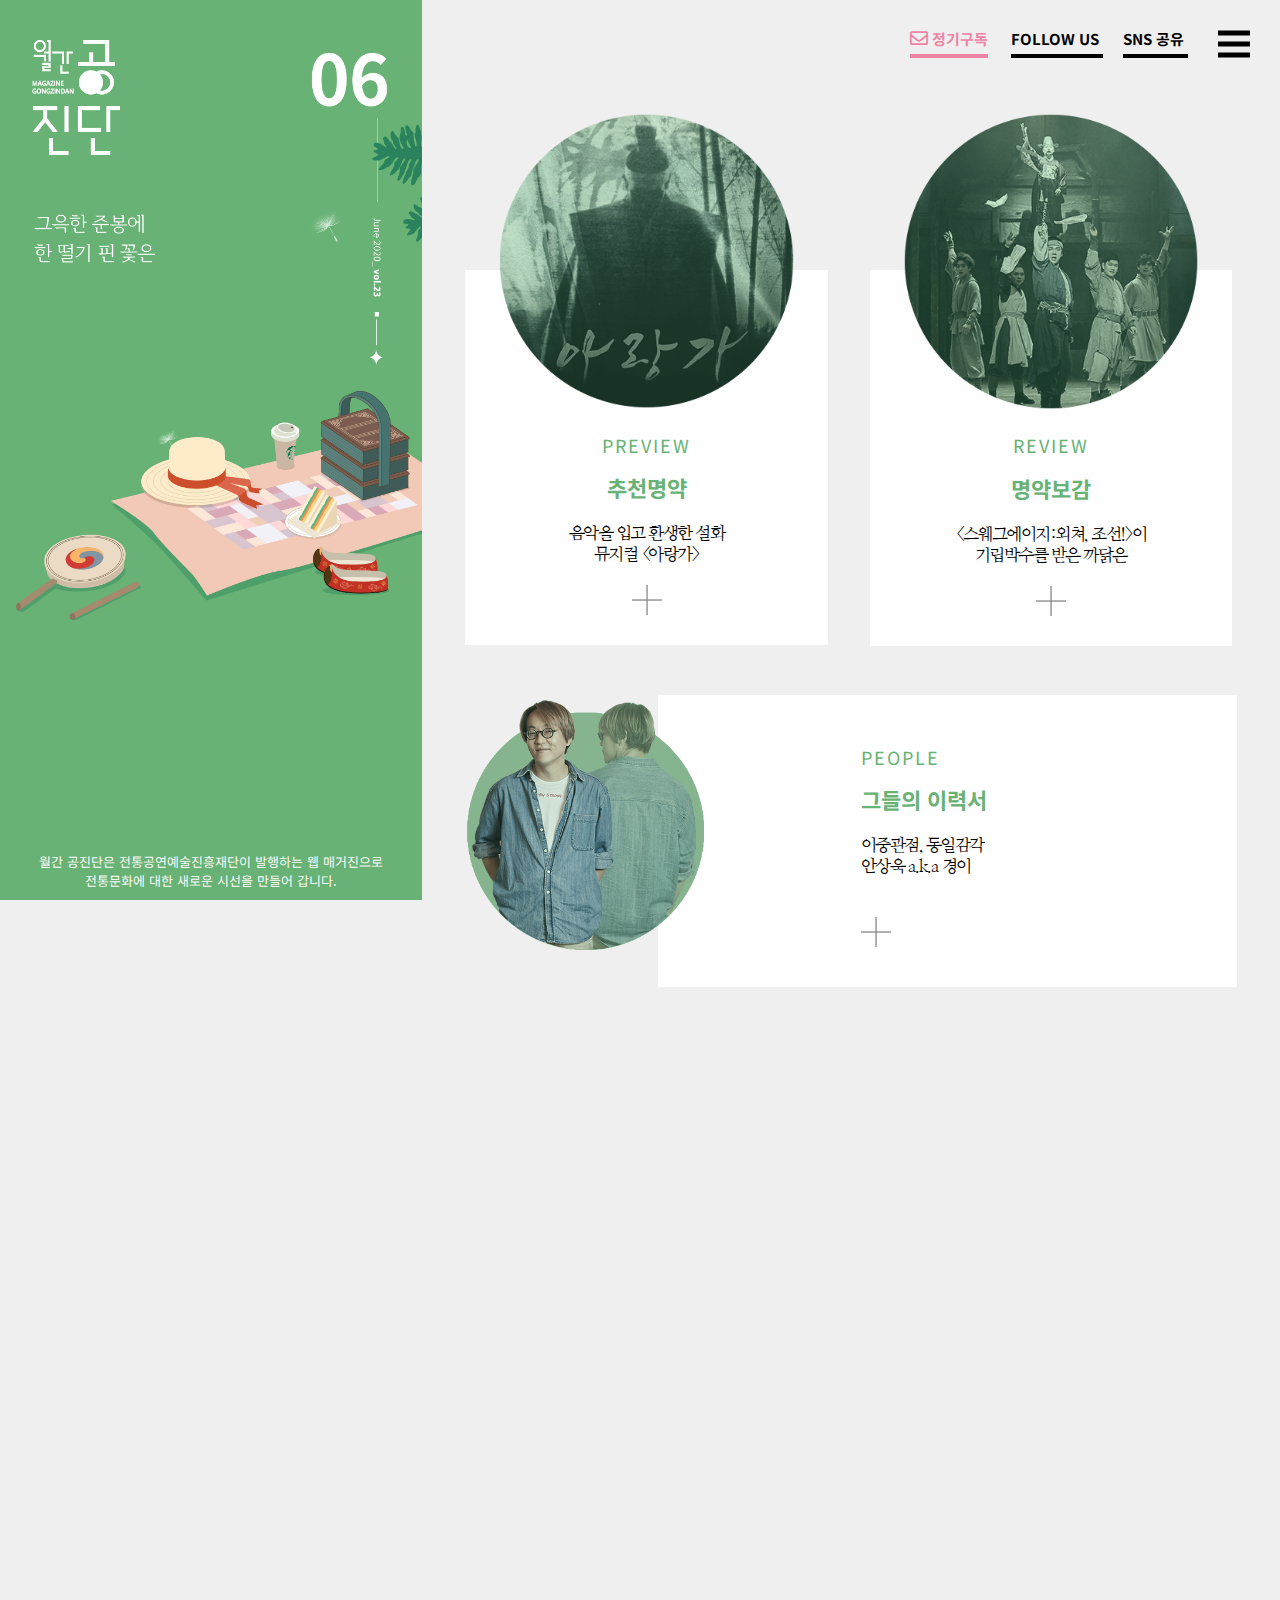
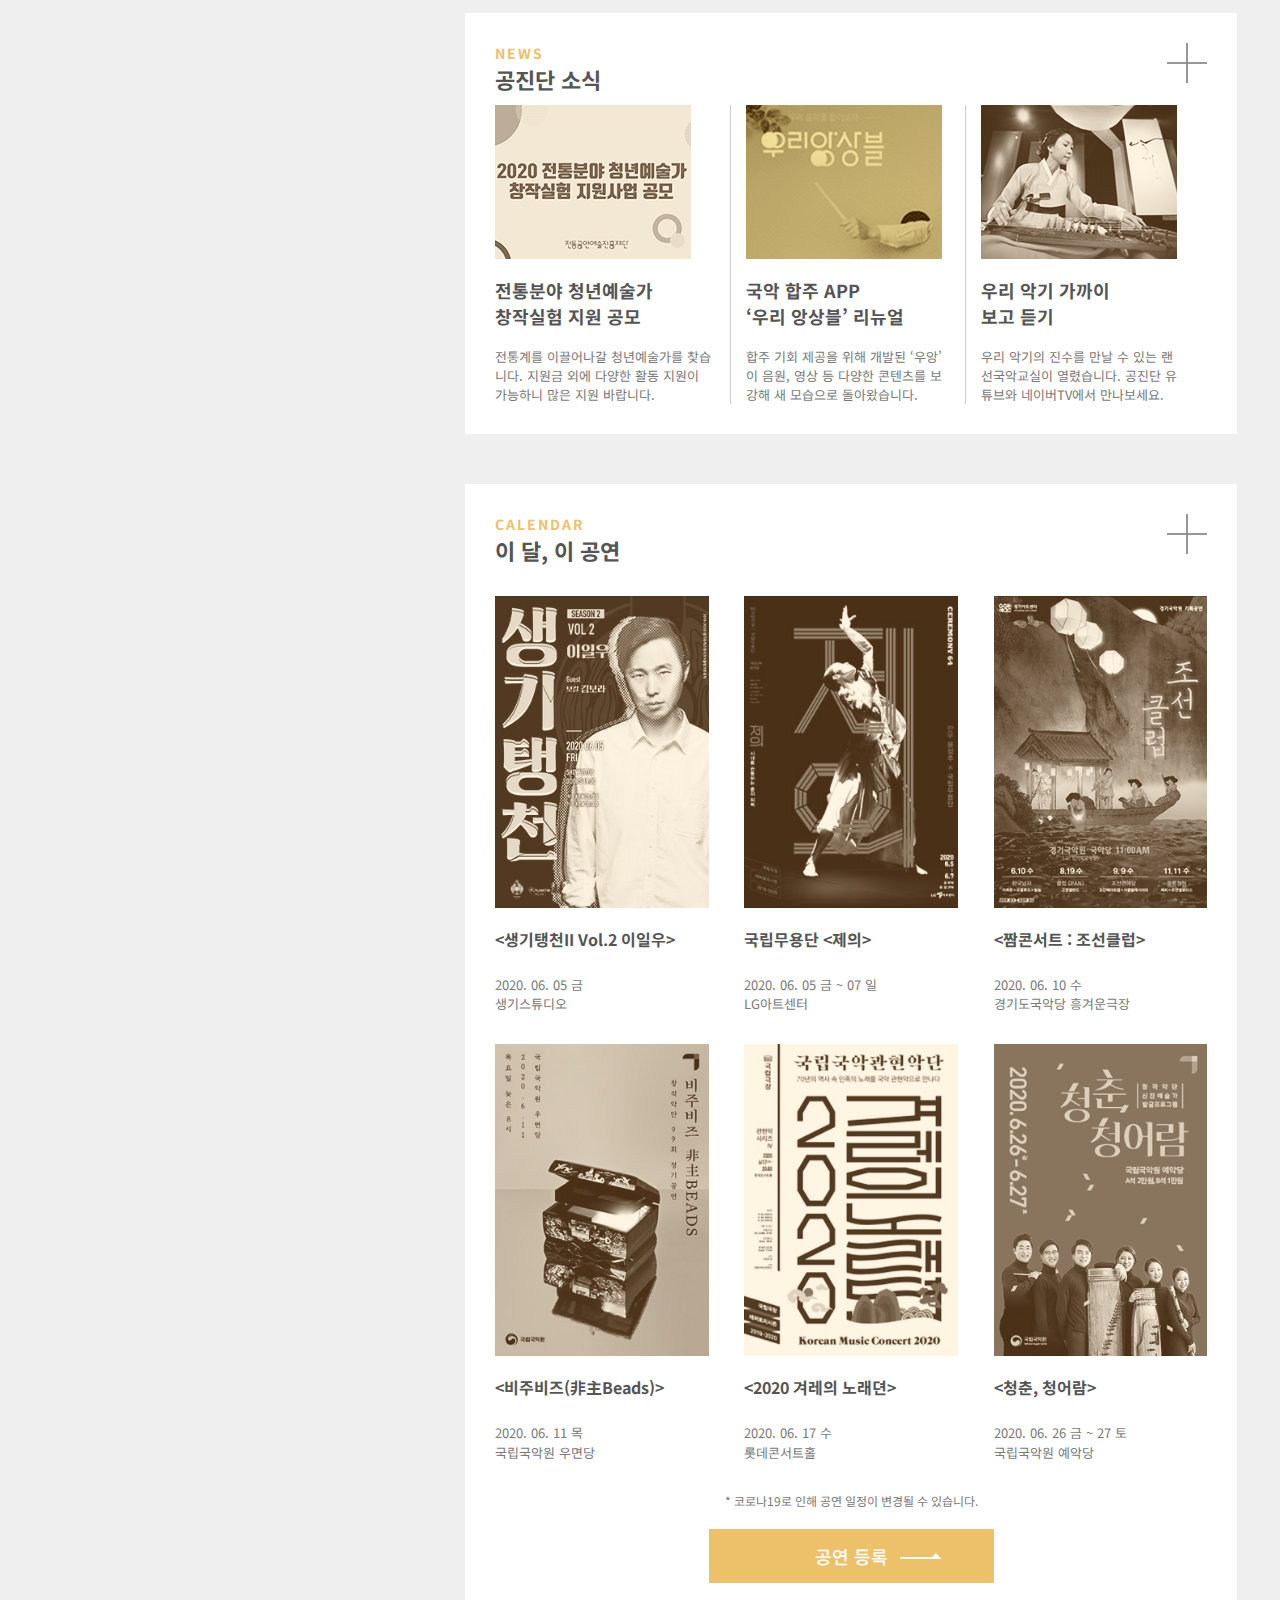
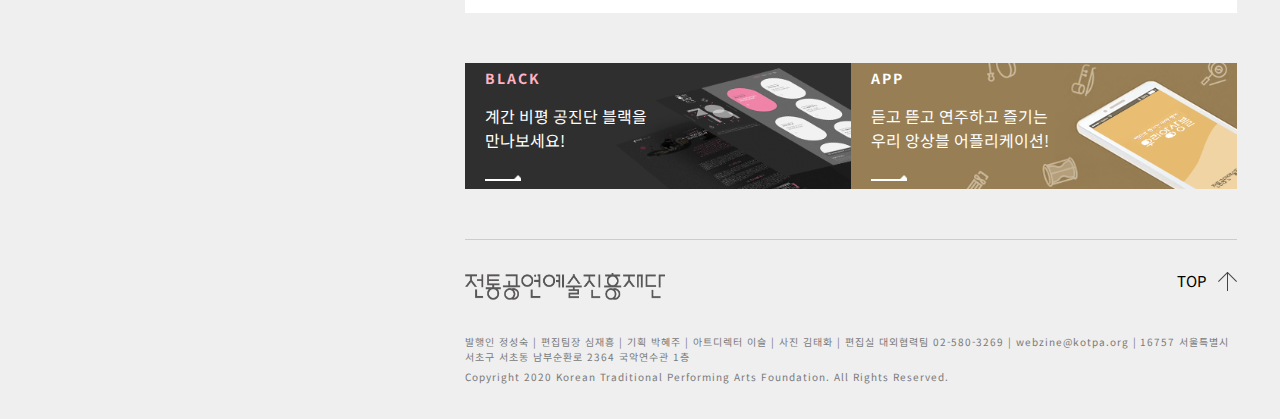
==== commit a5891a54: "feat: index visual 너비 100%, preview 무한 slide 작업" ====
--- a/index.html
+++ b/index.html
@@ -25,6 +25,7 @@
     <div class="visual-area">
       <section class="visual">
         <h2 class="hidden">월간 공진단 소개</h2>
+        <img src="./src/img/visual/2006_main_visual1.gif" alt="">
         <span class="info">월간 공진단은 전통공연예술진흥재단이 발행하는 웹 매거진으로 전통문화에 대한 새로운 시선을 만들어 갑니다.</span>
       </section>
     </div>
--- a/src/css/index.css
+++ b/src/css/index.css
@@ -50,10 +50,8 @@
   text-align: center;
 }
 
-.visual {
+.visual img {
   width: 100%;
-  height: 100vh;
-  background: url('../img/visual/2006_main_visual1.gif') no-repeat top/contain;
 }
 
 .visual .info {
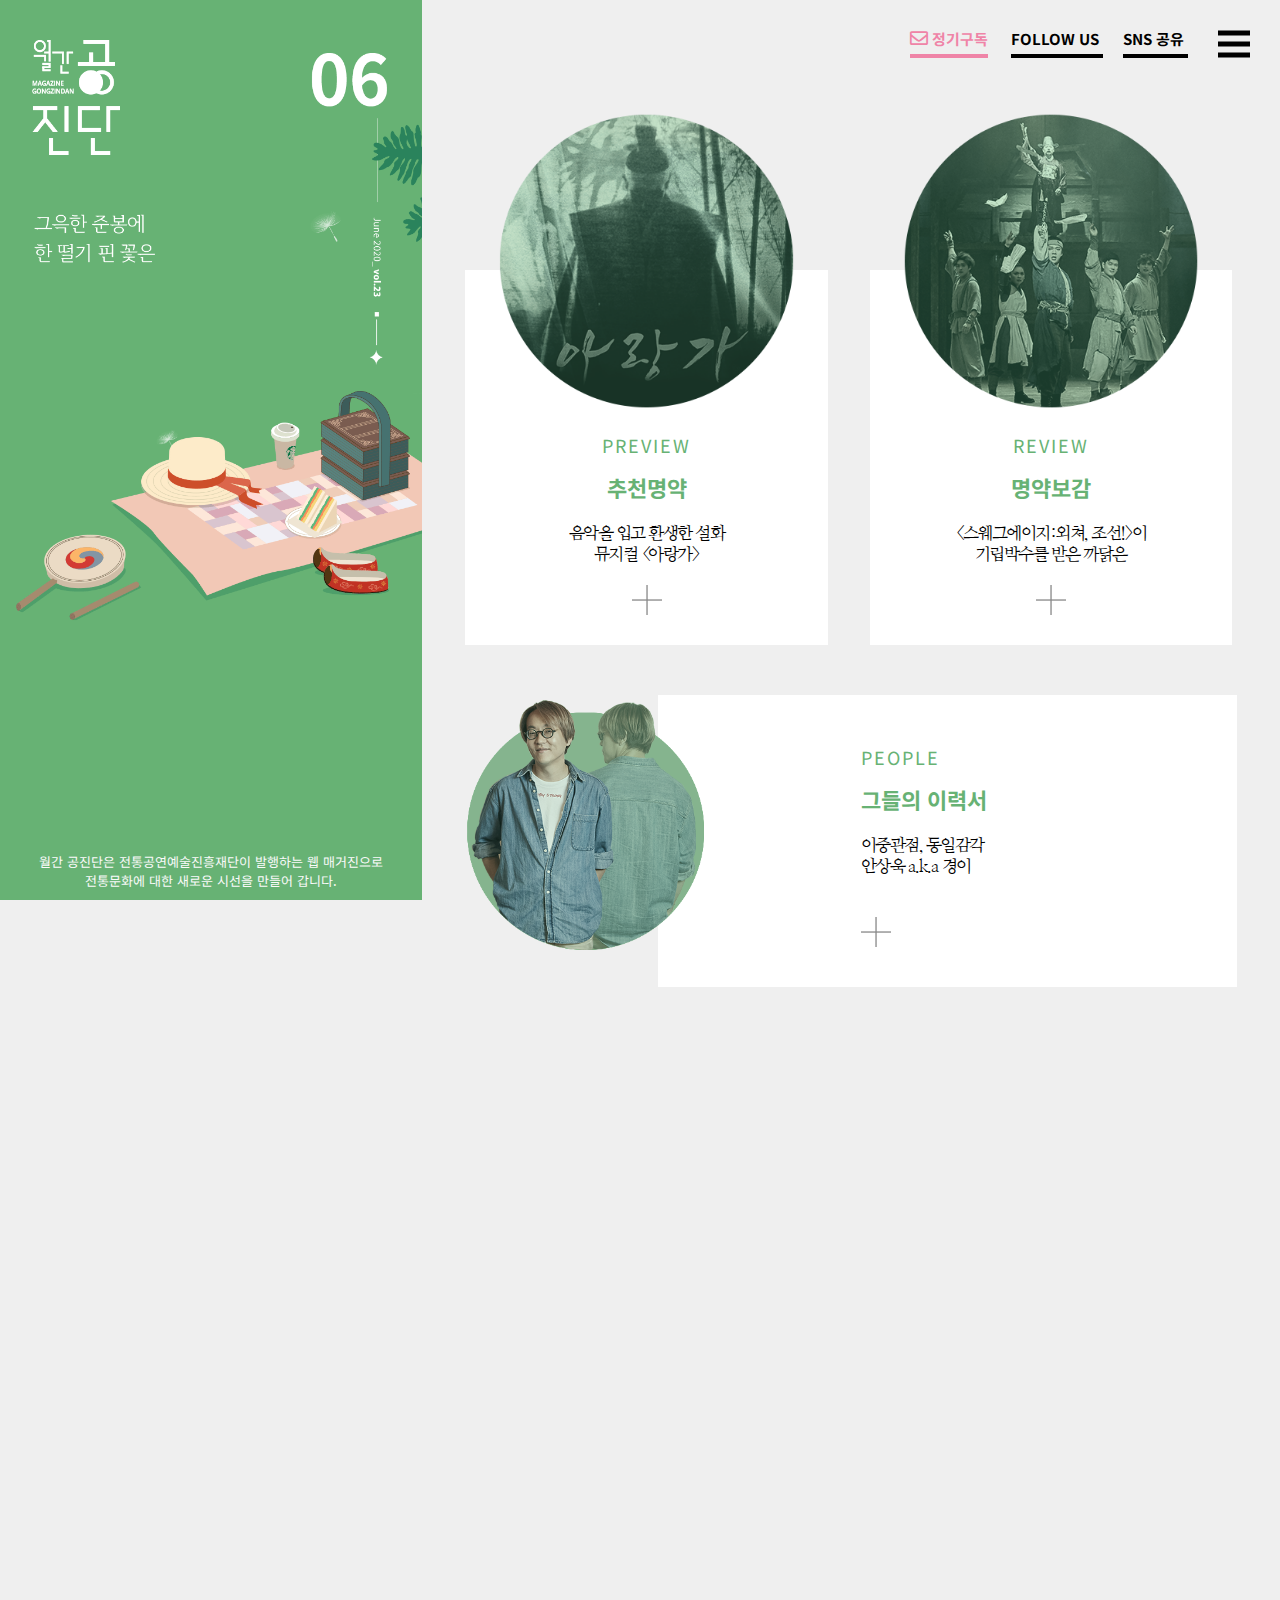
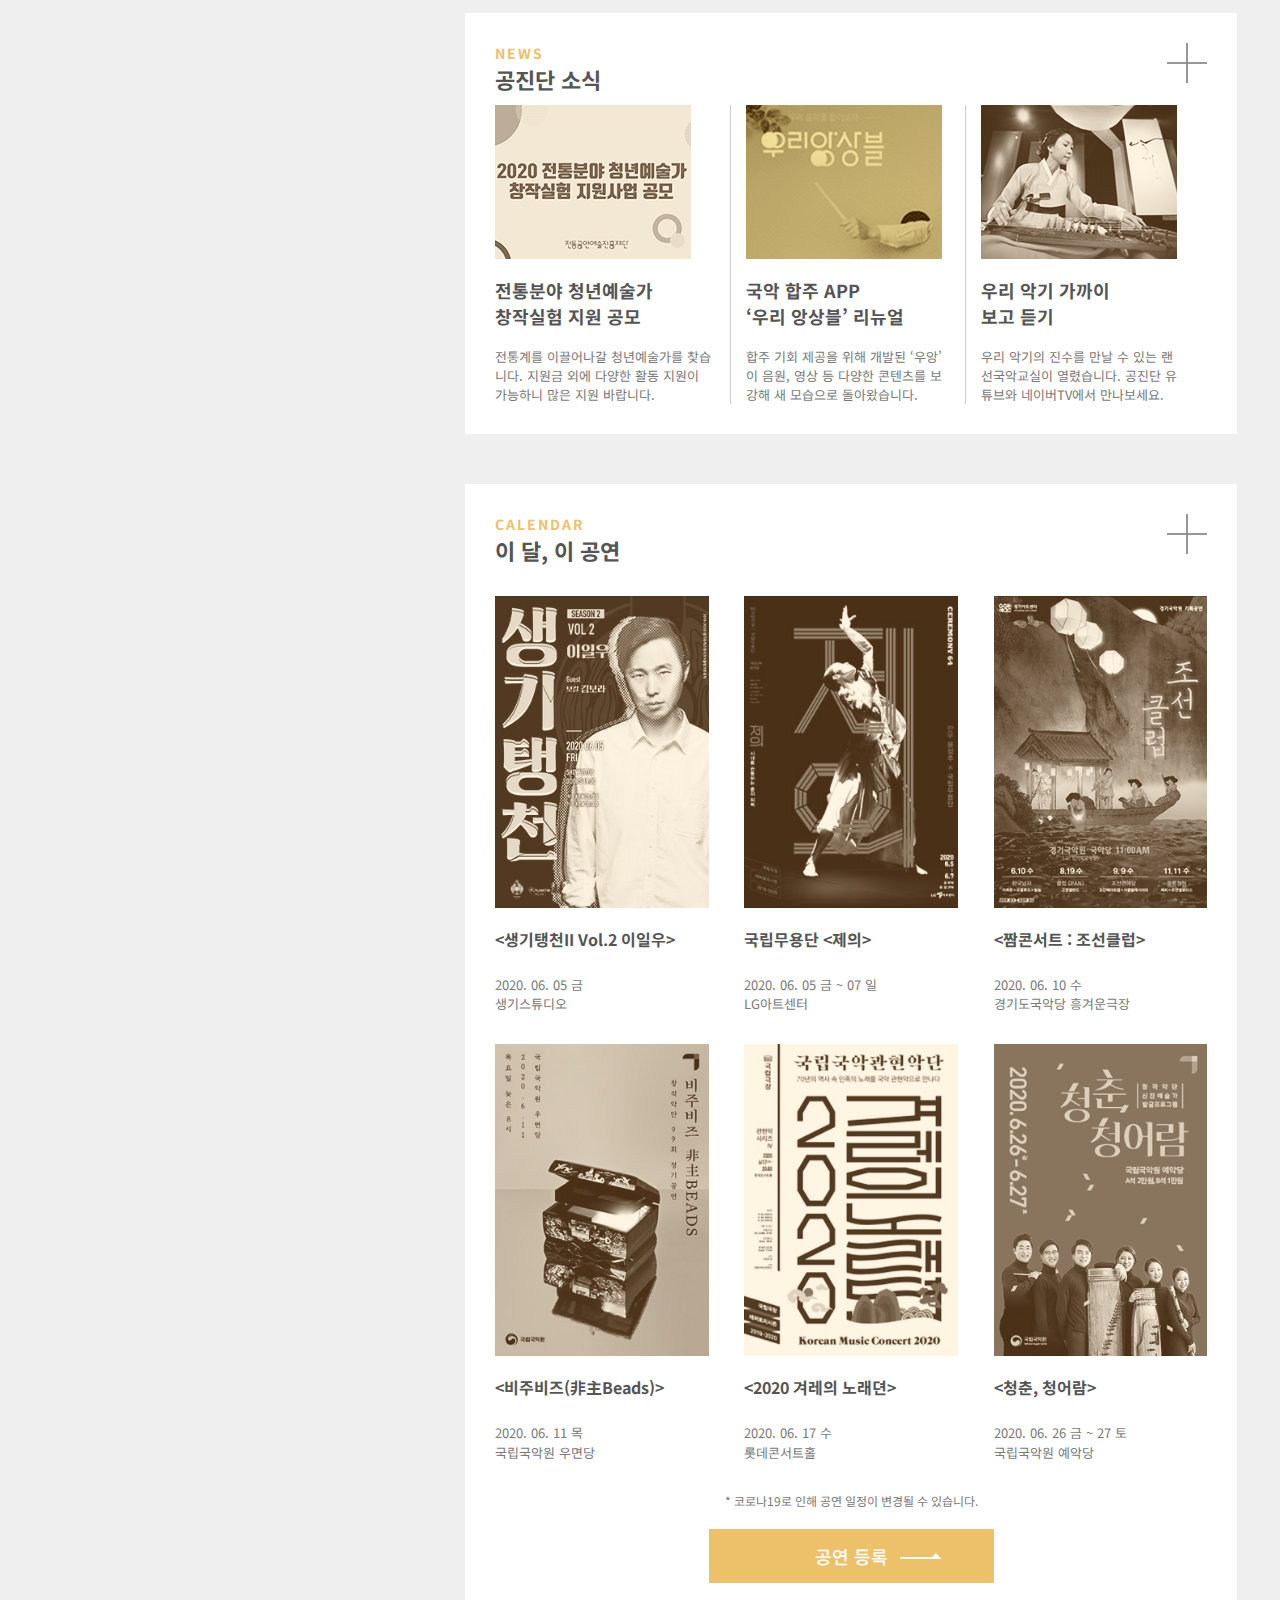
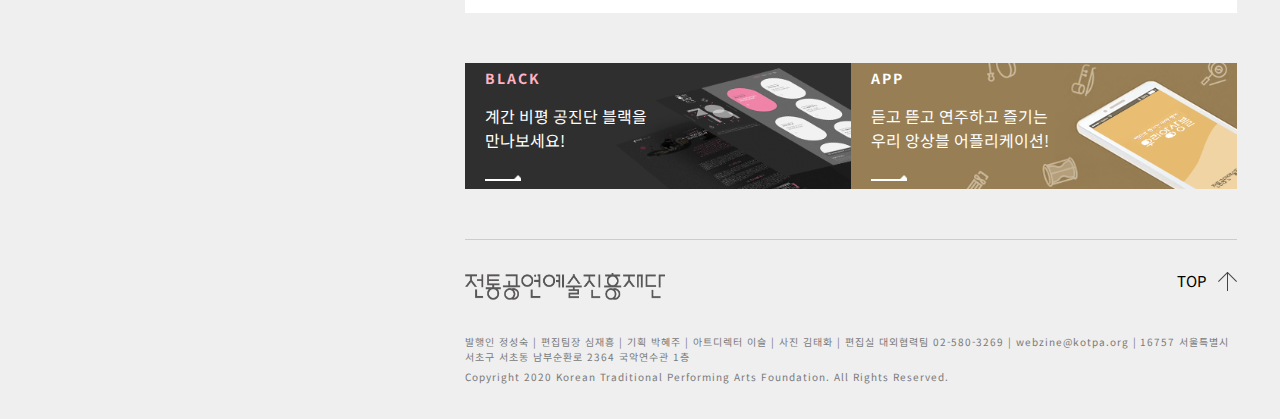
==== commit 7f9989b5: "feat: 접근성 및 SEO를 위한 meta tag 및 본문 바로가기 기능 추가" ====
--- a/index.html
+++ b/index.html
@@ -5,6 +5,10 @@
   <meta charset="UTF-8">
   <meta name="viewport" content="width=device-width, initial-scale=1.0">
   <meta http-equiv="X-UA-Compatible" content="IE=edge">
+  <meta name="author" content="rarlala, jungsuji">
+  <meta name="apple-moblie-web-app-title" content="월간 공작소">
+  <meta name="description" content="월간 공진단은 전통공연예술진흥재단이 발행하는 웹 매거진으로 전통문화에 대한 새로운 시선을 만들어 갑니다">
+  <title>전통공연예술진흥재단[월간공작소]</title>
   <title>월간 공진단</title>
   <link rel="shortcut icon" href="./src/img/favicon.ico">
   <link rel="stylesheet" href="./src/css/reset.css">
@@ -22,6 +26,7 @@
 
 <body>
   <div class="wrap">
+    <a href="#main" id="skip-nav">본문 바로가기</a>
     <div class="visual-area">
       <section class="visual">
         <h2 class="hidden">월간 공진단 소개</h2>
@@ -135,7 +140,7 @@
       </header>
     </section>
 
-    <main>
+    <main id="main">
       <div class="inner">
         <section class="contents">
           <h2 class="hidden">콘텐츠 소개</h2>
--- a/src/css/header.css
+++ b/src/css/header.css
@@ -6,6 +6,25 @@
 
 body {
   font-family: 'Noto Sans KR', sans-serif;
+}
+
+#skip-nav {
+  position: fixed;
+  left: 0;
+  top: -41px;
+  width: 100%;
+  line-height: 40px;
+  text-align: center;
+  font-size: 16px;
+  background: rgba(0, 0, 0, 0.6);
+  color: #ffffff;
+  border-bottom: 1px solid #ffffff;
+  z-index: 10000;
+  transition: top 0.3s;
+}
+
+#skip-nav:focus {
+  top: 0;
 }
 
 header {
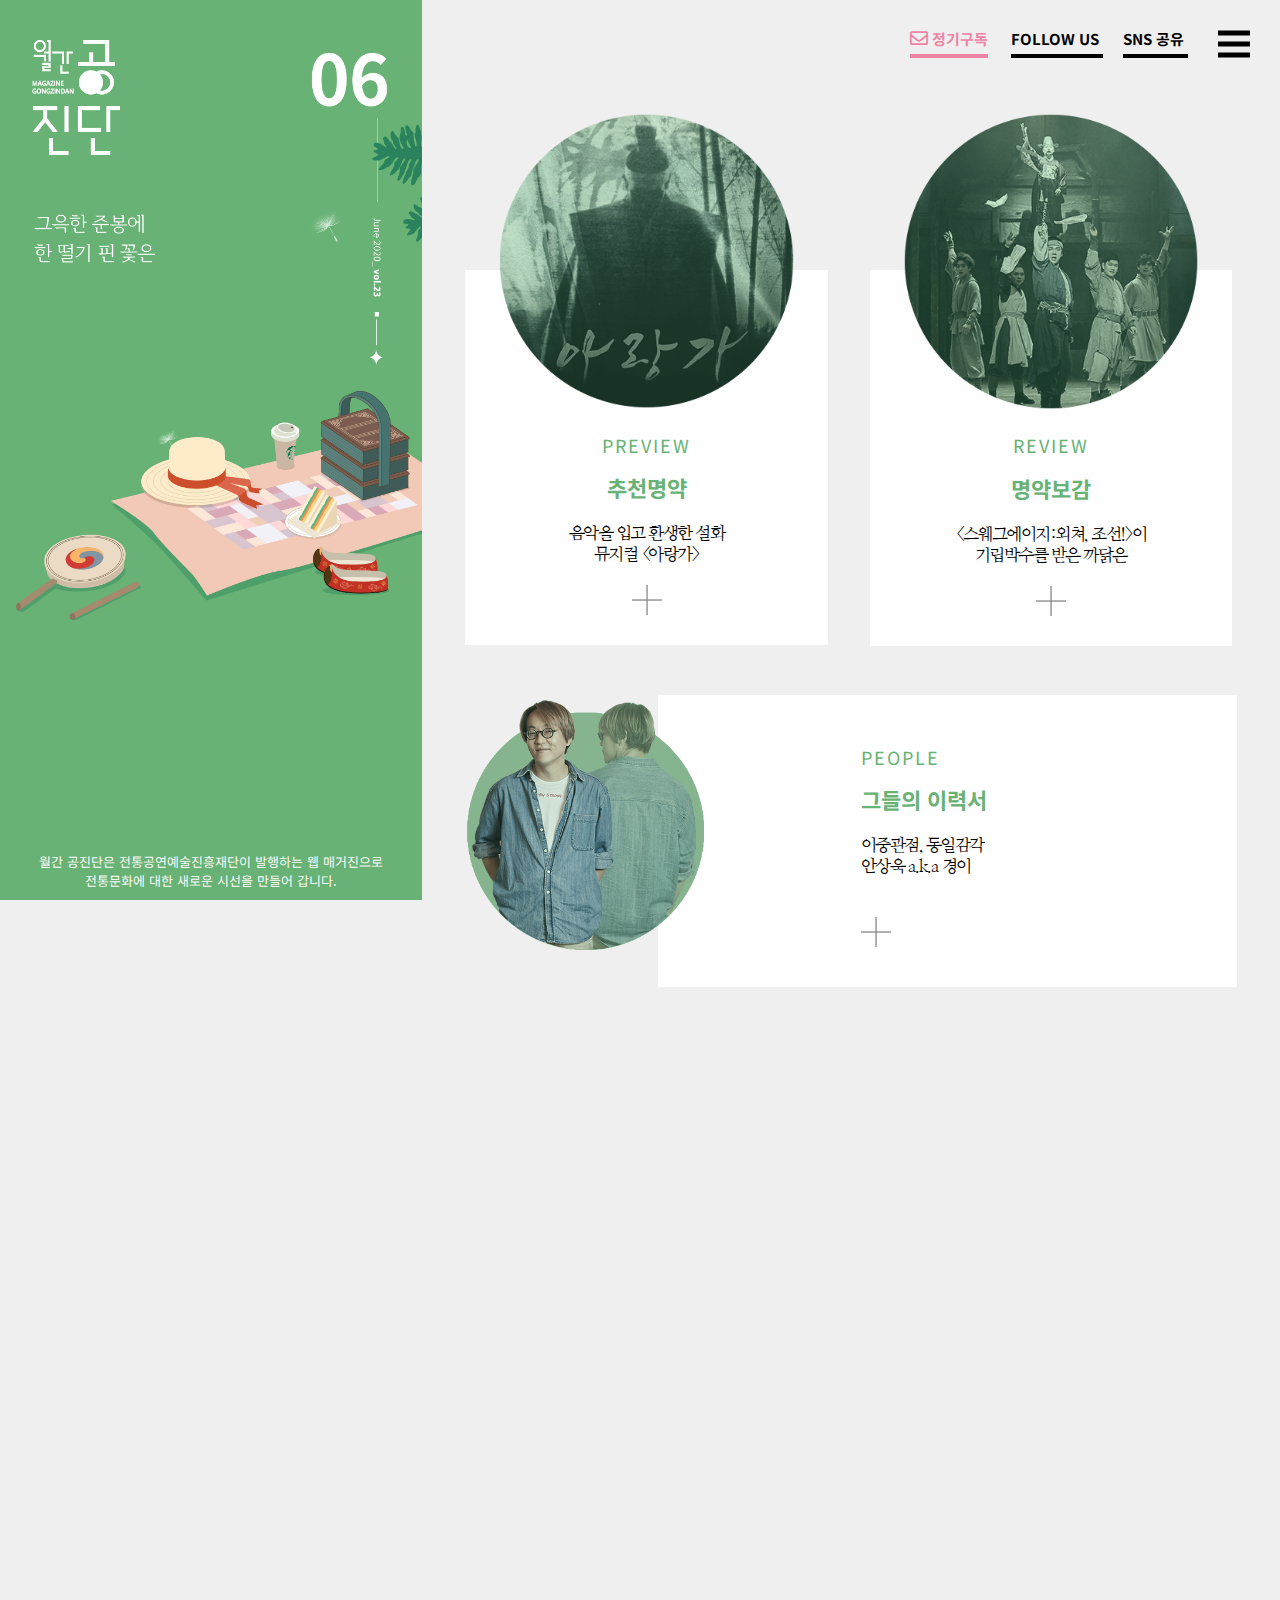
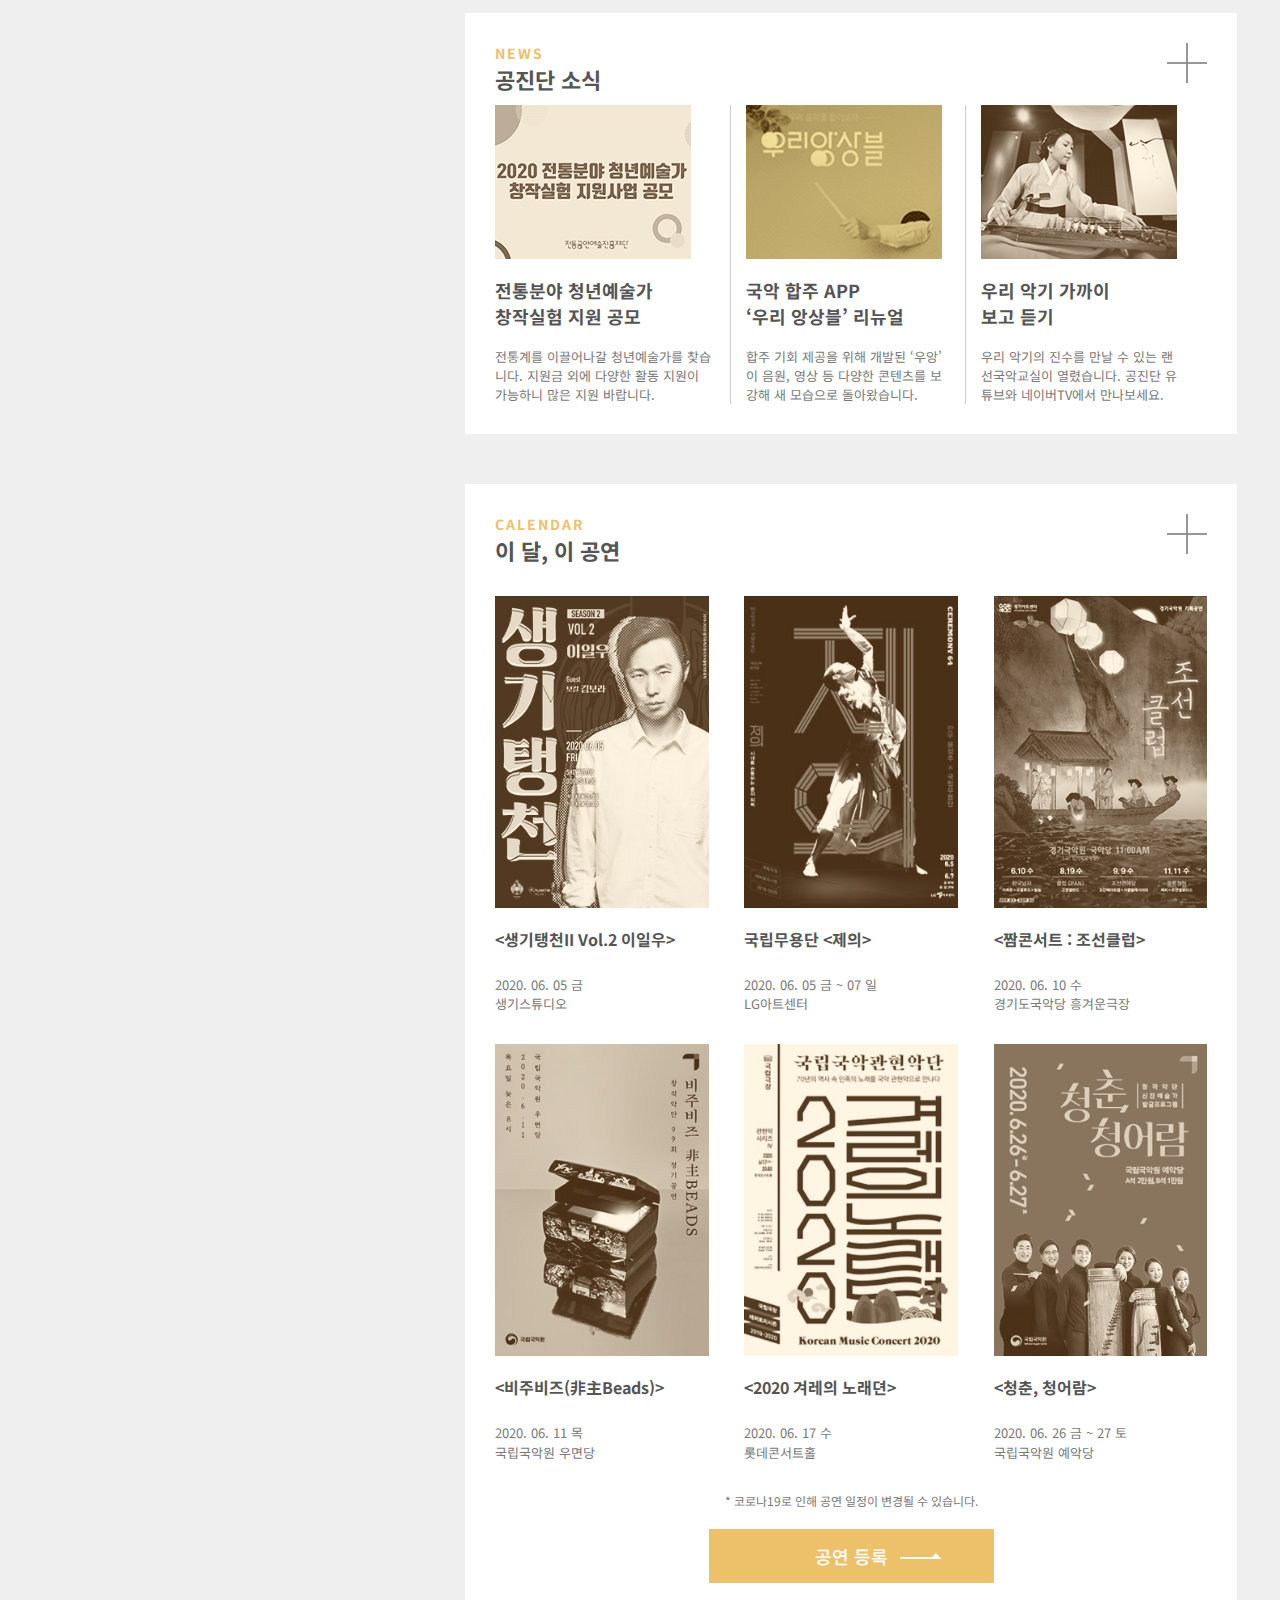
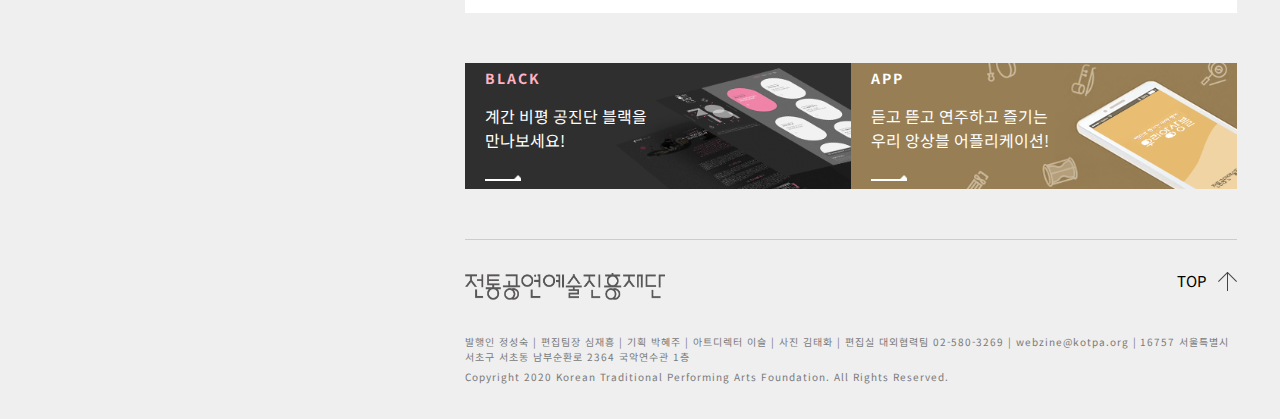
==== commit b29b2d86: "bugfix: menu focus 수정, a 태그 초기화" ====
--- a/index.html
+++ b/index.html
@@ -5,8 +5,8 @@
   <meta charset="UTF-8">
   <meta name="viewport" content="width=device-width, initial-scale=1.0">
   <meta http-equiv="X-UA-Compatible" content="IE=edge">
-  <meta name="author" content="rarlala, jungsuji">
-  <meta name="apple-moblie-web-app-title" content="월간 공작소">
+  <meta name="author" content="rarlala(jungsuji)">
+  <meta name="apple-mobile-web-app-title" content="월간 공작소">
   <meta name="description" content="월간 공진단은 전통공연예술진흥재단이 발행하는 웹 매거진으로 전통문화에 대한 새로운 시선을 만들어 갑니다">
   <title>전통공연예술진흥재단[월간공작소]</title>
   <title>월간 공진단</title>
@@ -39,31 +39,31 @@
       <h2 class="hidden">메뉴 영역</h2>
       <header>
         <div class="group">
-          <a href="javascript:;" role="button" class="subscribe active"><i class="far fa-envelope"></i> 정기구독</a>
-          <a href="javascript:;" class="btn-follow" role="button"><i class="mobile fas fa-link"></i>FOLLOW US
+          <a href="#" role="button" class="subscribe active"><i class="far fa-envelope"></i> 정기구독</a>
+          <a href="#" class="btn-follow" role="button"><i class="mobile fas fa-link"></i>FOLLOW US
             <div class="follow-list">
               <ul>
                 <li><img src="./src/img/header/top_icon01_off.png" alt=""></li>
-                <li><img src="./src/img/header/top_icon02_off.png" alt=""></li>
-                <li><img src="./src/img/header/top_icon03_off.png" alt=""></li>
-                <li><img src="./src/img/header/top_icon04_off.png" alt=""></li>
-                <li><img src="./src/img/header/top_icon05_off.png" alt=""></li>
-                <li><img src="./src/img/header/top_icon06_off.png" alt=""></li>
+                <li><img src="./src/img/header/top_icon02_off.png" alt="facebook"></li>
+                <li><img src="./src/img/header/top_icon03_off.png" alt="blog"></li>
+                <li><img src="./src/img/header/top_icon04_off.png" alt="instagram"></li>
+                <li><img src="./src/img/header/top_icon05_off.png" alt="youtube"></li>
+                <li><img src="./src/img/header/top_icon06_off.png" alt="twitter"></li>
               </ul>
             </div>
           </a>
-          <a href="javascript:;" role="button" class="btn-sns"><i class="mobile fas fa-share-alt"></i>SNS 공유
+          <a href="#" role="button" class="btn-sns"><i class="mobile fas fa-share-alt"></i>SNS 공유
             <div class="sns-list">
               <ul>
                 <li><img src="./src/img/header/top_icon07_off.png" alt=""></li>
-                <li><img src="./src/img/header/top_icon02_off.png" alt=""></li>
-                <li><img src="./src/img/header/top_icon03_off.png" alt=""></li>
-                <li><img src="./src/img/header/top_icon06_off.png" alt=""></li>
+                <li><img src="./src/img/header/top_icon02_off.png" alt="youtube"></li>
+                <li><img src="./src/img/header/top_icon03_off.png" alt="blog"></li>
+                <li><img src="./src/img/header/top_icon06_off.png" alt="twitter"></li>
               </ul>
             </div>
           </a>
 
-          <a class="btn-menu" role="button">
+          <a class="btn-menu" role="button" tabindex="0">
             <span></span>
             <span></span>
             <span></span>
@@ -87,48 +87,62 @@
                 </a>
               </li>
               <li>
-                <p class="type">REVIEW</p>
-                <p class="keyword">명약보감</p>
-                <p class="title">
-                  &lt;스웨그에이지:외쳐, 조선!&gt;이<br>기립박수를 받은 까닭은
-                </p>
-              </li>
-              <li>
-                <p class="type">PEOPLE</p>
-                <p class="keyword">그들의 이력서</p>
-                <p class="title">이중관점, 동일감각<br>안상욱 a.k.a 경이</p>
-              </li>
-              <li>
-                <p class="type">STORY</p>
-                <p class="keyword">풍류재담</p>
-                <p class="title">역사에 공백은 없다!<br>교훈운 찾는 자의 것일 뿐</p>
-              </li>
-              <li>
-                <p class="type">CHOICE</p>
-                <p class="keyword">연희살롱</p>
-                <p class="title">이럴 때 이런 음악,<br>6월 감성 트렌드</p>
+                <a href="#">
+                  <p class="type">REVIEW</p>
+                  <p class="keyword">명약보감</p>
+                  <p class="title">
+                    &lt;스웨그에이지:외쳐, 조선!&gt;이<br>기립박수를 받은 까닭은
+                  </p>
+                </a>
+              </li>
+              <li>
+                <a href="#">
+                  <p class="type">PEOPLE</p>
+                  <p class="keyword">그들의 이력서</p>
+                  <p class="title">이중관점, 동일감각<br>안상욱 a.k.a 경이</p>
+                </a>
+              </li>
+              <li>
+                <a href="#">
+                  <p class="type">STORY</p>
+                  <p class="keyword">풍류재담</p>
+                  <p class="title">역사에 공백은 없다!<br>교훈운 찾는 자의 것일 뿐</p>
+                </a>
+              </li>
+              <li>
+                <a href="#">
+                  <p class="type">CHOICE</p>
+                  <p class="keyword">연희살롱</p>
+                  <p class="title">이럴 때 이런 음악,<br>6월 감성 트렌드</p>
+                </a>
               </li>
             </ul>
 
             <ul class="mnb">
               <li>
-                <span class="title">공진단 소식</span>
-                <span class="sub-title">전통공연예술계 다양한 소식</span>
-              </li>
-              <li>
-                <span class="title">공진단 달력</span>
-                <span class="sub-title">이 달의 공연 모아보기</span>
-              </li>
-              <li>
-                <span class="title">이벤트</span>
-                <span class="sub-title">공진단이 드리는 특별한 선물</span>
+                <a href="#">
+                  <span class="title">공진단 소식</span>
+                  <span class="sub-title">전통공연예술계 다양한 소식</span>
+                </a>
+              </li>
+              <li>
+                <a href="#">
+                  <span class="title">공진단 달력</span>
+                  <span class="sub-title">이 달의 공연 모아보기</span>
+                </a>
+              </li>
+              <li>
+                <a href="#">
+                  <span class="title">이벤트</span>
+                  <span class="sub-title">공진단이 드리는 특별한 선물</span>
+                </a>
               </li>
             </ul>
 
             <ul class="bnb">
-              <li>정기구독</li>
-              <li>과월호 보기</li>
-              <li>공연등록</li>
+              <li><a href="#">정기구독</a></li>
+              <li><a href="#">과월호 보기</a></li>
+              <li><a href="#">공연등록</a></li>
             </ul>
 
             <button class="btn-close-menu">
@@ -156,7 +170,7 @@
               </a>
             </li>
             <li>
-              <a href="javascript:;">
+              <a href="#">
                 <figure><img src="./src/img/contents/msp02_off.png" alt=""></figure>
                 <p class="type">REVIEW</p>
                 <p class="keyword">명약보감</p>
@@ -167,7 +181,7 @@
               </a>
             </li>
             <li>
-              <a href="javascript:;">
+              <a href="#">
                 <figure><img src="./src/img/contents/msp03_off.png" alt=""></figure>
                 <p class="type">PEOPLE</p>
                 <p class="keyword">그들의 이력서</p>
@@ -176,7 +190,7 @@
               </a>
             </li>
             <li>
-              <a href="javascript:;">
+              <a href="#">
                 <figure><img src="./src/img/contents/msp04_off.png" alt=""></figure>
                 <p class="type">STORY</p>
                 <p class="keyword">풍류재담</p>
@@ -185,7 +199,7 @@
               </a>
             </li>
             <li>
-              <a href="javascript:;">
+              <a href="#">
                 <figure><img src="./src/img/contents/msp05_off.png" alt=""></figure>
                 <p class="type">CHOICE</p>
                 <p class="keyword">연희살롱</p>
@@ -204,21 +218,21 @@
           </div>
           <ul class="news-list">
             <li>
-              <a href="javascript:;">
+              <a href="#">
                 <figure><img src="./src/img/news/news01_off.png" alt=""></figure>
                 <p class="title">전통분야 청년예술가<br>창작실험 지원 공모</p>
                 <p class="text">전통계를 이끌어나갈 청년예술가를 찾습니다. 지원금 외에 다양한 활동 지원이 가능하니 많은 지원 바랍니다.</p>
               </a>
             </li>
             <li>
-              <a href="javascript:;">
+              <a href="#">
                 <figure><img src="./src/img/news/news02_off.png" alt=""></figure>
                 <p class="title">국악 합주 APP<br>‘우리 앙상블’ 리뉴얼</p>
                 <p class="text">합주 기회 제공을 위해 개발된 ‘우앙’이 음원, 영상 등 다양한 콘텐츠를 보강해 새 모습으로 돌아왔습니다.</p>
               </a>
             </li>
             <li>
-              <a href="javascript:;">
+              <a href="#">
                 <figure><img src="./src/img/news/news03_off.png" alt=""></figure>
                 <p class="title">우리 악기 가까이<br>보고 듣기</p>
                 <p class="text">우리 악기의 진수를 만날 수 있는 랜선국악교실이 열렸습니다. 공진단 유튜브와 네이버TV에서 만나보세요.</p>
@@ -235,7 +249,7 @@
           </div>
           <ul class="calendar-list">
             <li>
-              <a href="javascript:;">
+              <a href="#">
                 <img src="./src/img/calendar/calendar01_off.jpg" alt="">
                 <p class="title">
                   &lt;생기탱천II Vol.2 이일우&gt;
@@ -245,7 +259,7 @@
               </a>
             </li>
             <li>
-              <a href="javascript:;">
+              <a href="#">
                 <img src="./src/img/calendar/calendar02_off.jpg" alt="">
                 <p class="title">
                   국립무용단 &lt;제의&gt;
@@ -255,7 +269,7 @@
               </a>
             </li>
             <li>
-              <a href="javascript:;">
+              <a href="#">
                 <img src="./src/img/calendar/calendar03_off.jpg" alt="">
                 <p class="title">
                   &lt;짬콘서트 : 조선클럽&gt;
@@ -265,7 +279,7 @@
               </a>
             </li>
             <li>
-              <a href="javascript:;">
+              <a href="#">
                 <img src="./src/img/calendar/calendar04_off.jpg" alt="">
                 <p class="title">
                   &lt;비주비즈(非主Beads)&gt;
@@ -275,7 +289,7 @@
               </a>
             </li>
             <li>
-              <a href="javascript:;">
+              <a href="#">
                 <img src="./src/img/calendar/calendar05_off.jpg" alt="">
                 <p class="title">
                   &lt;2020 겨레의 노래뎐&gt;
@@ -285,7 +299,7 @@
               </a>
             </li>
             <li>
-              <a href="javascript:;">
+              <a href="#">
                 <img src="./src/img/calendar/calendar06_off.jpg" alt="">
                 <p class="title">
                   &lt;청춘, 청어람&gt;
@@ -302,7 +316,7 @@
         <section class="banner">
           <h2 class="hidden">배너</h2>
           <div class="first-banner">
-            <a href="javascript:;">
+            <a href="#">
               <p class="point-title">BLACK</p>
               <p class="content-title">계간 비평 공진단 블랙을<br>만나보세요!</p>
               <div class="btn-more"></div>
@@ -310,14 +324,14 @@
           </div>
           <ul>
             <li>
-              <a href="javascript:;">
+              <a href="#">
                 <p class="point-title">APP</p>
                 <p class="content-title">듣고 뜯고 연주하고 즐기는<br>우리 앙상블 어플리케이션!</p>
                 <div class="btn-more"></div>
               </a>
             </li>
             <li class="hidden">
-              <a href="javascript:;">
+              <a href="#">
                 <p class="point-title">EVENT</p>
                 <p class="content-title">연희 살롱에 사연 보내면<br>한정판 연희 굿즈가 딱!</p>
                 <div class="btn-more"></div>
@@ -328,11 +342,11 @@
 
         <footer>
           <h2 class="logo">
-            <a href="javascript:;"><img src="./src/img/footer/10th_logo.png" alt=""></a>
+            <a href="#"><img src="./src/img/footer/10th_logo.png" alt=""></a>
             <span class="hidden">전통공연예술진흥재단</span>
           </h2>
           <div class="top">
-            <a href="javascript:;">
+            <a href="#">
               TOP<img src="./src/img/footer/ico_top.png" alt=""></a>
           </div>
           <p>발행인 정성숙 | 편집팀장 심재흥 | 기획 박혜주 | 아트디렉터 이슬 | 사진 김태화 | 편집실 대외협력팀 02-580-3269 | webzine@kotpa.org |
--- a/src/css/index.css
+++ b/src/css/index.css
@@ -115,6 +115,7 @@
   background: #fff;
   text-align: center;
   opacity: 0;
+  cursor: pointer;
 }
 
 .contents-list li a {
@@ -934,4 +935,36 @@
     font-size: 1.6rem;
     padding: 0.5em 0;
   }
+}
+
+@media screen and (max-width: 500px) {
+  body {
+    overflow-x: hidden;
+  }
+
+  header {
+    width: 100%;
+  }
+
+  .header-area .group nav {
+    display: none;
+  }
+
+  .not_scroll .header-area .group nav {
+    display: block;
+  }
+
+  .contents-list li:nth-child(2) .title {
+    font-size: 14px;
+  }
+
+  .contents-list li:nth-child(3) figure img {
+    width: 140px;
+  }
+
+  .calendar .btn-apply {
+    font-size: 1.5rem;
+    height: 2.5em;
+    line-height: 2.5em;
+  }
 }